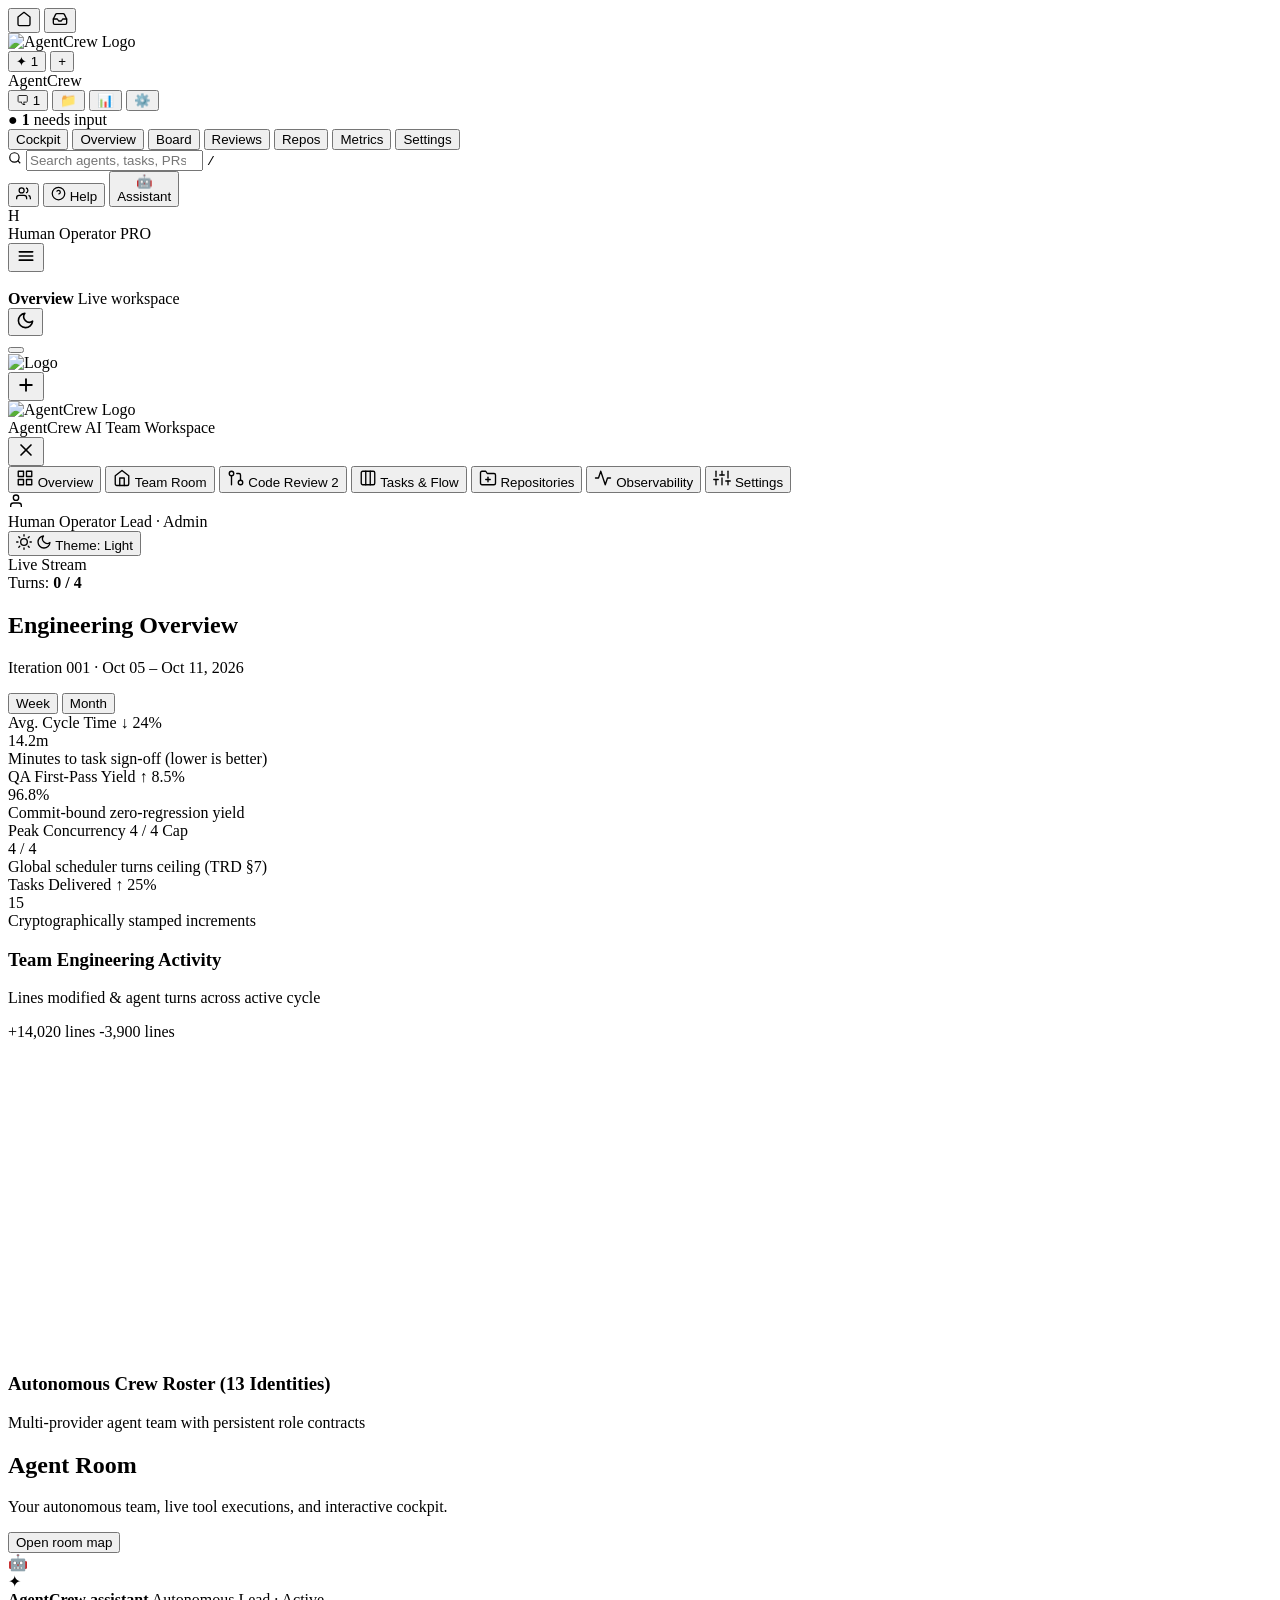
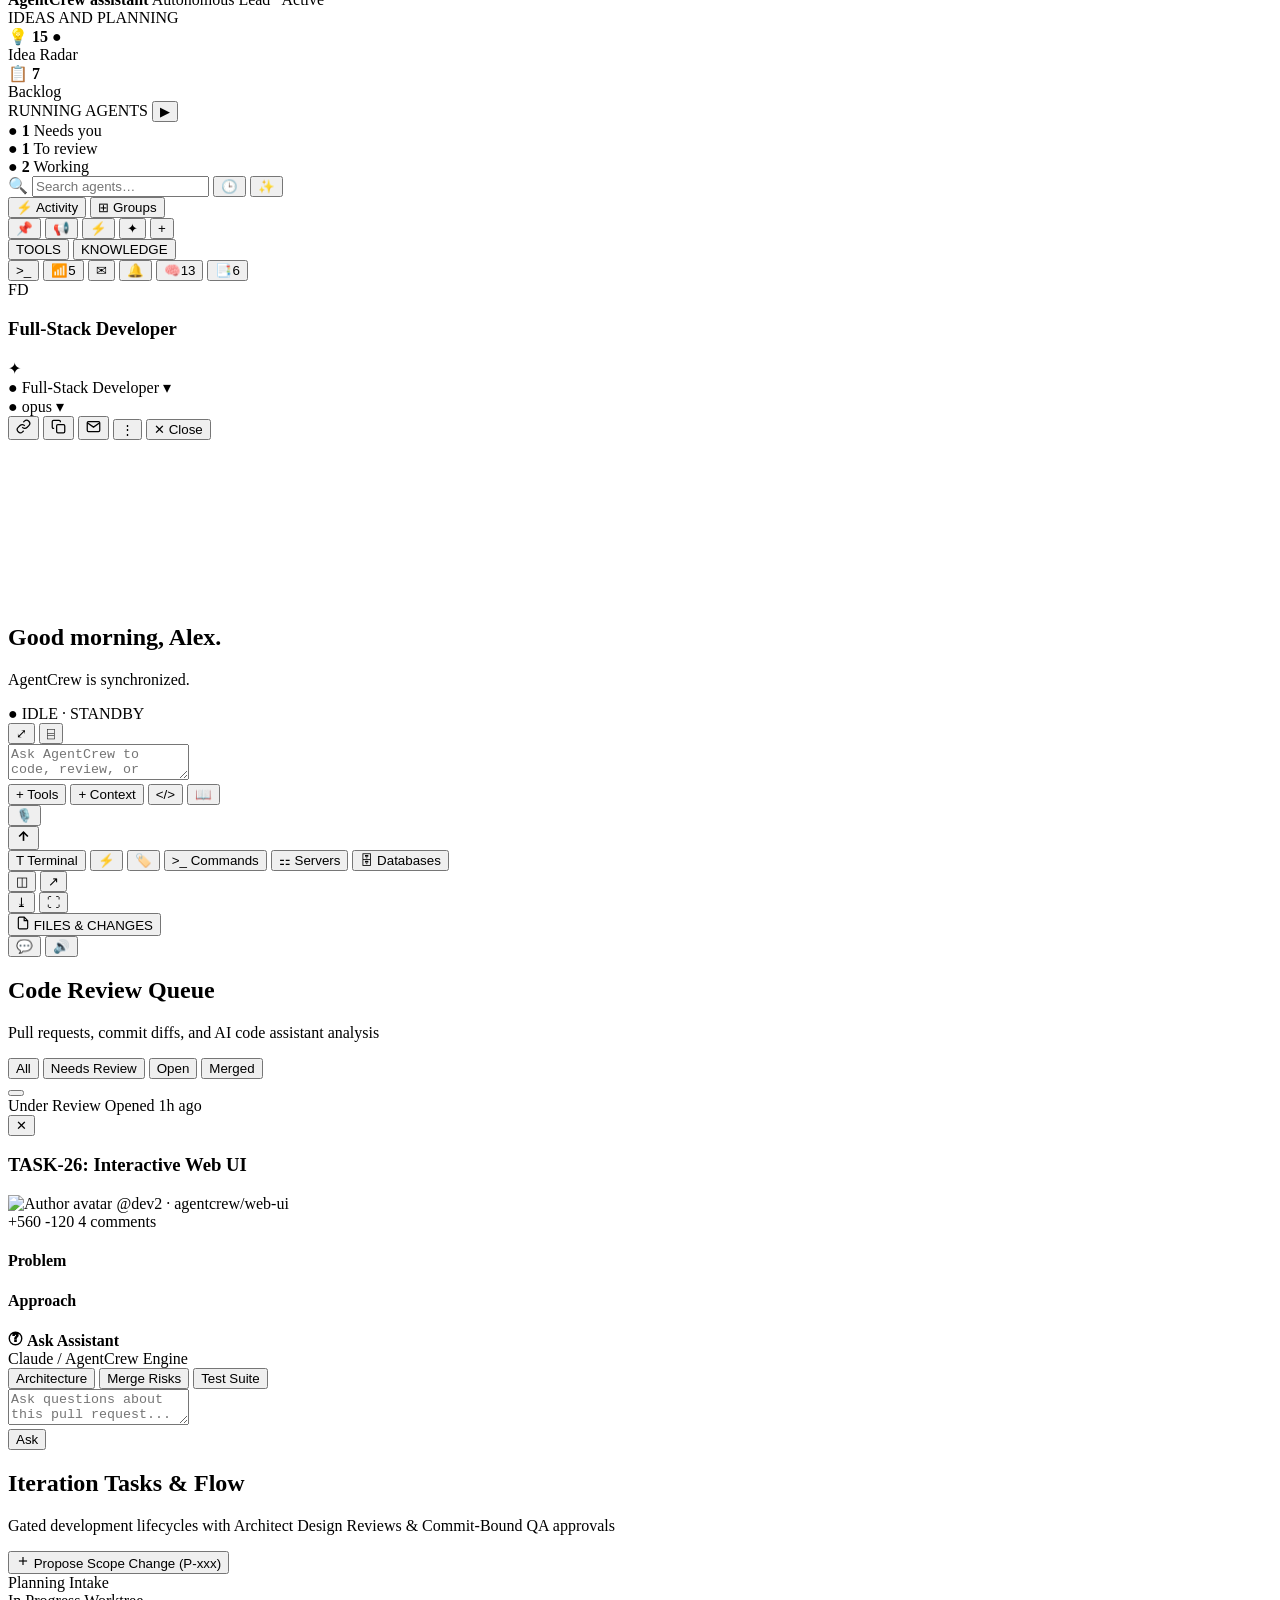
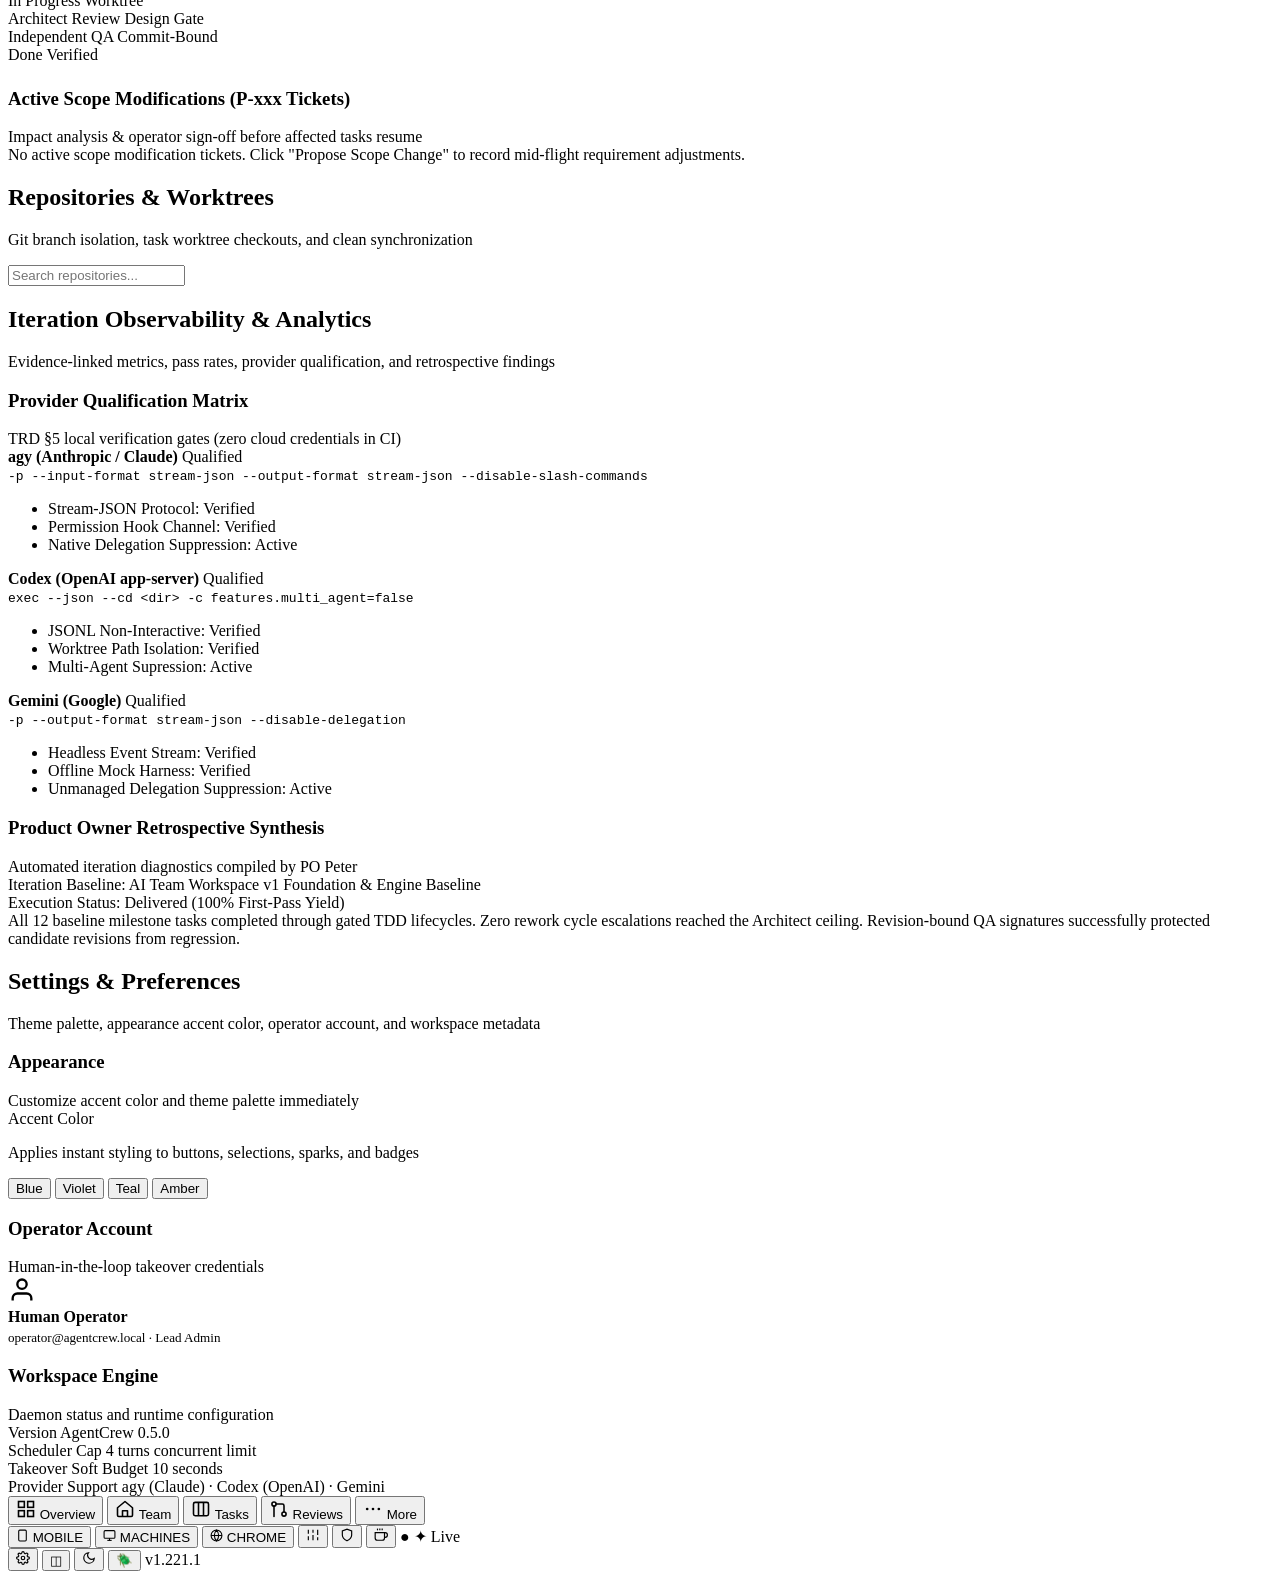
==== src/server/public/index.html @ af9f3b92 "chore(ui): preserve LIX cockpit baseline and add joint functionality plan" ====
<!DOCTYPE html>
<html lang="en" data-theme="light" data-accent="blue">
<head>
  <meta charset="UTF-8">
  <meta name="viewport" content="width=device-width, initial-scale=1.0, viewport-fit=cover">
  <title>AgentCrew — AI Team Workspace</title>
  <link rel="icon" type="image/jpeg" href="/logo.jpeg">
  <link rel="stylesheet" href="/style.css">
  <link rel="stylesheet" href="/vendor/xterm.css">
  <script src="/ai-orb.js" defer></script>
</head>
<body>
  <!-- Dismissible Security Toast Notification -->
  <div id="remote-http-warning" class="remote-http-warning toast-notification" role="alert" hidden>
    <div class="toast-content">
      <span class="toast-icon" aria-hidden="true">⚠️</span>
      <div class="toast-message">
        <strong class="toast-title">Security Notice:</strong> Remote HTTP is unauthenticated. Anyone who can reach this port can control agent CLIs and run shell commands.
      </div>
    </div>
    <button type="button" class="toast-close-btn" id="btn-dismiss-remote-warning" aria-label="Dismiss security notification" title="Dismiss notification">✕</button>
  </div>

  <!-- AgentsRoom Top Navigation Bar -->
  <header class="agentsroom-topbar" id="agentsroom-topbar" aria-label="Global header">
    <div class="topbar-left">
      <button class="topbar-btn" id="topbar-home-btn" title="Overview (Home)" type="button">
        <svg width="16" height="16" viewBox="0 0 24 24" fill="none" stroke="currentColor" stroke-width="2" stroke-linecap="round" stroke-linejoin="round"><path d="M3 9l9-7 9 7v11a2 2 0 0 1-2 2H5a2 2 0 0 1-2-2z"></path></svg>
      </button>
      <button class="topbar-btn" id="topbar-inbox-btn" title="Kanban & Intake" type="button">
        <svg width="16" height="16" viewBox="0 0 24 24" fill="none" stroke="currentColor" stroke-width="2" stroke-linecap="round" stroke-linejoin="round"><polyline points="22 12 16 12 14 15 10 15 8 12 2 12"></polyline><path d="M5.45 5.11L2 12v6a2 2 0 0 0 2 2h16a2 2 0 0 0 2-2v-6l-3.45-6.89A2 2 0 0 0 16.76 4H7.24a2 2 0 0 0-1.79 1.11z"></path></svg>
      </button>
      <div class="topbar-brand-chip" title="AgentCrew Workspace">
        <img src="/logo.jpeg" alt="AgentCrew Logo" class="topbar-logo-img">
      </div>
      <button class="topbar-sparkle-pill" id="topbar-sparkle-pill" type="button" title="Active Turns">
        <span class="sparkle-star">✦</span>
        <span class="sparkle-num" id="topbar-turns-count">1</span>
      </button>
      <button class="topbar-btn dashed-add" id="topbar-add-btn" title="Add / Switch Project" type="button">+</button>

      <div class="topbar-project-pill" id="topbar-project-pill">
        <span class="project-pill-name" id="topbar-project-name">AgentCrew</span>
        <div class="project-pill-meta">
          <button class="pill-meta-btn" id="btn-topbar-team" title="Team Room" type="button">🗨 <span id="topbar-chat-count">1</span></button>
          <button class="pill-meta-btn" id="btn-topbar-repos" title="Repositories" type="button">📁</button>
          <button class="pill-meta-btn" id="btn-topbar-stats" title="Observability" type="button">📊</button>
          <button class="pill-meta-btn" id="btn-topbar-settings" title="Settings" type="button">⚙️</button>
        </div>
      </div>

      <div class="topbar-needs-input-badge" id="topbar-needs-input-badge" title="Filter to agents requiring operator input">
        <span class="status-dot-red">●</span>
        <span class="needs-input-text"><strong id="needs-input-count">1</strong> needs input</span>
      </div>
    </div>

    <!-- Universal View Switcher Tabs (Option A + LIX style) -->
    <nav class="topbar-view-tabs" id="topbar-view-nav" aria-label="Application views">
      <button type="button" class="topbar-view-tab active" data-view="view-team-room" id="tab-nav-cockpit">Cockpit</button>
      <button type="button" class="topbar-view-tab" data-view="view-overview" id="tab-nav-overview">Overview</button>
      <button type="button" class="topbar-view-tab" data-view="view-kanban" id="tab-nav-board">Board</button>
      <button type="button" class="topbar-view-tab" data-view="view-reviews" id="tab-nav-reviews">Reviews</button>
      <button type="button" class="topbar-view-tab" data-view="view-repositories" id="tab-nav-repos">Repos</button>
      <button type="button" class="topbar-view-tab" data-view="view-observability" id="tab-nav-metrics">Metrics</button>
      <button type="button" class="topbar-view-tab" data-view="view-settings" id="tab-nav-settings">Settings</button>
    </nav>

    <div class="topbar-right">
      <div class="topbar-search-box">
        <svg width="14" height="14" viewBox="0 0 24 24" fill="none" stroke="currentColor" stroke-width="2"><circle cx="11" cy="11" r="8"></circle><line x1="21" y1="21" x2="16.65" y2="16.65"></line></svg>
        <input type="search" placeholder="Search agents, tasks, PRs…" id="topbar-search-input" autocomplete="off">
        <kbd>/</kbd>
      </div>
      <button class="topbar-icon-btn" id="topbar-team-btn" title="Toggle Team Sidebar" type="button"><svg width="15" height="15" viewBox="0 0 24 24" fill="none" stroke="currentColor" stroke-width="2"><path d="M17 21v-2a4 4 0 0 0-4-4H5a4 4 0 0 0-4 4v2"></path><circle cx="9" cy="7" r="4"></circle><path d="M23 21v-2a4 4 0 0 0-3-3.87"></path><path d="M16 3.13a4 4 0 0 1 0 7.75"></path></svg></button>
      <button class="topbar-icon-btn topbar-help-btn" id="topbar-help-btn" title="Help & Docs" type="button"><svg width="15" height="15" viewBox="0 0 24 24" fill="none" stroke="currentColor" stroke-width="2"><circle cx="12" cy="12" r="10"></circle><path d="M9.09 9a3 3 0 0 1 5.83 1c0 2-3 3-3 3"></path><line x1="12" y1="17" x2="12.01" y2="17"></line></svg> <span>Help</span></button>
      <button class="topbar-assistant-btn" id="topbar-assistant-btn" type="button" title="Operator AI Assistant">
        <div class="assistant-avatar-sm">🤖</div>
        <span>Assistant</span>
      </button>
      <div class="topbar-user-profile">
        <div class="topbar-user-avatar">H</div>
        <span class="topbar-user-name">Human Operator</span>
        <span class="pro-badge">PRO</span>
      </div>
    </div>
  </header>

  <div class="app-shell">
    <header class="mobile-app-bar" aria-label="Mobile application header">
      <button class="mobile-icon-btn" id="mobile-menu-btn" type="button" aria-label="Open navigation" aria-controls="app-sidebar" aria-expanded="false">
        <svg width="20" height="20" viewBox="0 0 24 24" fill="none" stroke="currentColor" stroke-width="2" stroke-linecap="round"><line x1="4" y1="7" x2="20" y2="7"></line><line x1="4" y1="12" x2="20" y2="12"></line><line x1="4" y1="17" x2="20" y2="17"></line></svg>
      </button>
      <div class="mobile-app-identity">
        <img src="/logo.jpeg" alt="" class="mobile-brand-logo">
        <div>
          <strong id="mobile-view-title">Overview</strong>
          <span><i class="mobile-live-dot" aria-hidden="true"></i>Live workspace</span>
        </div>
      </div>
      <button class="mobile-icon-btn" id="mobile-theme-btn" type="button" aria-label="Toggle color theme">
        <svg width="19" height="19" viewBox="0 0 24 24" fill="none" stroke="currentColor" stroke-width="2" stroke-linecap="round" stroke-linejoin="round"><path d="M21 12.79A9 9 0 1 1 11.21 3 7 7 0 0 0 21 12.79z"></path></svg>
      </button>
    </header>

    <button class="sidebar-backdrop" id="sidebar-backdrop" type="button" aria-label="Close navigation" tabindex="-1"></button>

    <!-- Leftmost Multi-Project Dock (TASK-38) -->
    <aside class="project-dock" id="project-dock" aria-label="Projects Dock">
      <div class="project-dock-brand" title="AgentCrew Workspace">
        <img src="/logo.jpeg" alt="Logo" class="project-dock-logo">
      </div>
      <div class="project-dock-divider"></div>
      <div class="project-dock-zones" id="project-dock-zones">
        <!-- Rendered dynamically by app.js: Work, Personal, Side Projects -->
      </div>
      <div class="project-dock-bottom">
        <button class="project-dock-add-btn" id="btn-open-project-wizard" type="button" title="Connect / Create Project" aria-label="Add Project">
          <svg width="20" height="20" viewBox="0 0 24 24" fill="none" stroke="currentColor" stroke-width="2.2" stroke-linecap="round"><line x1="12" y1="5" x2="12" y2="19"></line><line x1="5" y1="12" x2="19" y2="12"></line></svg>
        </button>
      </div>
    </aside>

    <!-- Left Sidebar Navbar -->
    <aside class="app-sidebar" id="app-sidebar">
      <div class="sidebar-top">
        <div class="brand">
          <div class="brand-icon">
            <img src="/logo.jpeg" alt="AgentCrew Logo" class="brand-logo-img">
          </div>
          <div class="brand-text">
            <span class="brand-title" id="brand-title">AgentCrew</span>
            <span class="brand-sub">AI Team Workspace</span>
          </div>
          <button class="mobile-sidebar-close" id="mobile-sidebar-close" type="button" aria-label="Close navigation">
            <svg width="20" height="20" viewBox="0 0 24 24" fill="none" stroke="currentColor" stroke-width="2" stroke-linecap="round"><line x1="6" y1="6" x2="18" y2="18"></line><line x1="18" y1="6" x2="6" y2="18"></line></svg>
          </button>
        </div>

        <!-- Vertical Navigation Menu -->
        <nav class="sidebar-nav" aria-label="Main Navigation">
          <button class="nav-tab active" data-view="view-overview" id="nav-overview">
            <svg width="18" height="18" viewBox="0 0 24 24" fill="none" stroke="currentColor" stroke-width="1.8" stroke-linecap="round" stroke-linejoin="round">
              <rect x="3" y="3" width="7" height="7"></rect>
              <rect x="14" y="3" width="7" height="7"></rect>
              <rect x="14" y="14" width="7" height="7"></rect>
              <rect x="3" y="14" width="7" height="7"></rect>
            </svg>
            <span class="nav-label">Overview</span>
          </button>

          <button class="nav-tab" data-view="view-team-room" id="nav-team-room">
            <svg width="18" height="18" viewBox="0 0 24 24" fill="none" stroke="currentColor" stroke-width="1.8" stroke-linecap="round" stroke-linejoin="round">
              <path d="M3 9l9-7 9 7v11a2 2 0 0 1-2 2H5a2 2 0 0 1-2-2z"></path>
              <polyline points="9 22 9 12 15 12 15 22"></polyline>
            </svg>
            <span class="nav-label">Team Room</span>
          </button>

          <button class="nav-tab" data-view="view-reviews" id="nav-reviews">
            <svg width="18" height="18" viewBox="0 0 24 24" fill="none" stroke="currentColor" stroke-width="1.8" stroke-linecap="round" stroke-linejoin="round">
              <circle cx="18" cy="18" r="3"></circle>
              <circle cx="6" cy="6" r="3"></circle>
              <path d="M13 6h3a2 2 0 0 1 2 2v7"></path>
              <line x1="6" y1="9" x2="6" y2="21"></line>
            </svg>
            <span class="nav-label">Code Review</span>
            <span class="nav-counter" id="pr-pending-badge">2</span>
          </button>

          <button class="nav-tab" data-view="view-kanban" id="nav-kanban">
            <svg width="18" height="18" viewBox="0 0 24 24" fill="none" stroke="currentColor" stroke-width="1.8" stroke-linecap="round" stroke-linejoin="round">
              <rect x="3" y="3" width="18" height="18" rx="2" ry="2"></rect>
              <line x1="9" y1="3" x2="9" y2="21"></line>
              <line x1="15" y1="3" x2="15" y2="21"></line>
            </svg>
            <span class="nav-label">Tasks & Flow</span>
          </button>

          <button class="nav-tab" data-view="view-repositories" id="nav-repositories">
            <svg width="18" height="18" viewBox="0 0 24 24" fill="none" stroke="currentColor" stroke-width="1.8" stroke-linecap="round" stroke-linejoin="round">
              <path d="M22 19a2 2 0 0 1-2 2H4a2 2 0 0 1-2-2V5a2 2 0 0 1 2-2h5l2 3h9a2 2 0 0 1 2 2z"></path>
              <line x1="12" y1="11" x2="12" y2="17"></line>
              <line x1="9" y1="14" x2="15" y2="14"></line>
            </svg>
            <span class="nav-label">Repositories</span>
          </button>

          <button class="nav-tab" data-view="view-observability" id="nav-observability">
            <svg width="18" height="18" viewBox="0 0 24 24" fill="none" stroke="currentColor" stroke-width="1.8" stroke-linecap="round" stroke-linejoin="round">
              <path d="M22 12h-4l-3 9L9 3l-3 9H2"></path>
            </svg>
            <span class="nav-label">Observability</span>
          </button>

          <button class="nav-tab" data-view="view-settings" id="nav-settings">
            <svg width="18" height="18" viewBox="0 0 24 24" fill="none" stroke="currentColor" stroke-width="1.8" stroke-linecap="round" stroke-linejoin="round">
              <line x1="4" y1="21" x2="4" y2="14"></line>
              <line x1="4" y1="10" x2="4" y2="3"></line>
              <line x1="12" y1="21" x2="12" y2="12"></line>
              <line x1="12" y1="8" x2="12" y2="3"></line>
              <line x1="20" y1="21" x2="20" y2="16"></line>
              <line x1="20" y1="12" x2="20" y2="3"></line>
              <line x1="1" y1="14" x2="7" y2="14"></line>
              <line x1="9" y1="8" x2="15" y2="8"></line>
              <line x1="17" y1="16" x2="23" y2="16"></line>
            </svg>
            <span class="nav-label">Settings</span>
          </button>
        </nav>
      </div>

      <!-- Sidebar Footer (User, Theme, Stream) -->
      <div class="sidebar-footer">
        <!-- Signed-in User Badge -->
        <div class="user-profile-badge">
          <div class="user-avatar-circle">
            <svg width="16" height="16" viewBox="0 0 24 24" fill="none" stroke="currentColor" stroke-width="2"><path d="M20 21v-2a4 4 0 0 0-4-4H8a4 4 0 0 0-4 4v2"></path><circle cx="12" cy="7" r="4"></circle></svg>
          </div>
          <div class="user-meta">
            <span class="user-name">Human Operator</span>
            <span class="user-role">Lead · Admin</span>
          </div>
        </div>

        <!-- Theme Switcher (Light Default / Dark) -->
        <button id="theme-toggle-btn" class="theme-toggle-btn" title="Toggle Light / Dark Theme">
          <span class="theme-icon sun">
            <svg width="16" height="16" viewBox="0 0 24 24" fill="none" stroke="currentColor" stroke-width="2" stroke-linecap="round" stroke-linejoin="round">
              <circle cx="12" cy="12" r="5"></circle>
              <line x1="12" y1="1" x2="12" y2="3"></line>
              <line x1="12" y1="21" x2="12" y2="23"></line>
              <line x1="4.22" y1="4.22" x2="5.64" y2="5.64"></line>
              <line x1="18.36" y1="18.36" x2="19.78" y2="19.78"></line>
              <line x1="1" y1="12" x2="3" y2="12"></line>
              <line x1="21" y1="12" x2="23" y2="12"></line>
              <line x1="4.22" y1="19.78" x2="5.64" y2="18.36"></line>
              <line x1="18.36" y1="5.64" x2="19.78" y2="4.22"></line>
            </svg>
          </span>
          <span class="theme-icon moon">
            <svg width="16" height="16" viewBox="0 0 24 24" fill="none" stroke="currentColor" stroke-width="2" stroke-linecap="round" stroke-linejoin="round">
              <path d="M21 12.79A9 9 0 1 1 11.21 3 7 7 0 0 0 21 12.79z"></path>
            </svg>
          </span>
          <span class="theme-label" id="theme-label-text">Theme: Light</span>
        </button>

        <div class="sidebar-meta">
          <div id="connection-status" class="status-indicator connected" title="Event Stream Connected">
            <span class="dot"></span>
            <span class="label">Live Stream</span>
          </div>
          <div class="concurrency-badge">
            <span class="badge-label">Turns:</span>
            <strong id="concurrency-display">0 / 4</strong>
          </div>
        </div>
      </div>
    </aside>

    <!-- Main Viewport Area -->
    <main class="dashboard-container">
      
      <!-- VIEW 0: Overview (Analytics Dashboard Style) -->
      <section id="view-overview" class="fullscreen-view active">
        <div class="view-header">
          <div class="header-titles">
            <h2>Engineering Overview</h2>
            <p class="subtitle" id="overview-caption">Iteration 001 · Oct 05 – Oct 11, 2026</p>
          </div>
          <div class="view-controls">
            <!-- Range Switcher -->
            <div class="range-switcher" role="tablist">
              <button class="btn btn-sm btn-range active" data-range="week">Week</button>
              <button class="btn btn-sm btn-range" data-range="month">Month</button>
            </div>
          </div>
        </div>

        <!-- 4 KPI Cards with Sparklines and Rolling Delts -->
        <div class="kpi-grid" id="overview-kpis">
          <div class="kpi-card card">
            <div class="kpi-top">
              <span class="kpi-label">Avg. Cycle Time</span>
              <span class="delta-pill delta-good">↓ 24%</span>
            </div>
            <div class="kpi-middle">
              <span class="kpi-value rolling-val" id="kpi-val-cycle">14.2m</span>
              <div class="kpi-sparkline" id="spark-cycle"></div>
            </div>
            <span class="kpi-desc">Minutes to task sign-off (lower is better)</span>
          </div>

          <div class="kpi-card card">
            <div class="kpi-top">
              <span class="kpi-label">QA First-Pass Yield</span>
              <span class="delta-pill delta-good">↑ 8.5%</span>
            </div>
            <div class="kpi-middle">
              <span class="kpi-value rolling-val" id="kpi-val-pass">96.8%</span>
              <div class="kpi-sparkline" id="spark-pass"></div>
            </div>
            <span class="kpi-desc">Commit-bound zero-regression yield</span>
          </div>

          <div class="kpi-card card">
            <div class="kpi-top">
              <span class="kpi-label">Peak Concurrency</span>
              <span class="delta-pill delta-neutral">4 / 4 Cap</span>
            </div>
            <div class="kpi-middle">
              <span class="kpi-value rolling-val" id="kpi-val-conc">4 / 4</span>
              <div class="kpi-sparkline" id="spark-conc"></div>
            </div>
            <span class="kpi-desc">Global scheduler turns ceiling (TRD §7)</span>
          </div>

          <div class="kpi-card card">
            <div class="kpi-top">
              <span class="kpi-label">Tasks Delivered</span>
              <span class="delta-pill delta-good">↑ 25%</span>
            </div>
            <div class="kpi-middle">
              <span class="kpi-value rolling-val" id="kpi-val-tasks">15</span>
              <div class="kpi-sparkline" id="spark-tasks"></div>
            </div>
            <span class="kpi-desc">Cryptographically stamped increments</span>
          </div>
        </div>

        <!-- Activity & Commit Chart -->
        <div class="card activity-chart-card">
          <div class="card-header chart-header-row">
            <div>
              <h3>Team Engineering Activity</h3>
              <p class="subtitle">Lines modified & agent turns across active cycle</p>
            </div>
            <div class="lines-summary">
              <span class="line-pill additions">+14,020 lines</span>
              <span class="line-pill deletions">-3,900 lines</span>
            </div>
          </div>
          <div class="card-body">
            <div class="chart-canvas-container" id="activity-chart-wrapper">
              <svg id="activity-chart-svg" class="activity-svg" viewBox="0 0 900 220" preserveAspectRatio="none">
                <!-- Grid lines -->
                <line x1="50" y1="20" x2="880" y2="20" class="chart-grid-line"></line>
                <line x1="50" y1="65" x2="880" y2="65" class="chart-grid-line"></line>
                <line x1="50" y1="110" x2="880" y2="110" class="chart-grid-line"></line>
                <line x1="50" y1="155" x2="880" y2="155" class="chart-grid-line"></line>
                <line x1="50" y1="200" x2="880" y2="200" class="chart-grid-baseline"></line>
                <!-- SVG Curves & series rendered by app.js -->
                <g id="chart-series-paths"></g>
              </svg>
            </div>
            <!-- Contributor Series Legend -->
            <div class="contributor-legend" id="contributor-legend-pills"></div>
          </div>
        </div>

        <!-- Top Contributors (13 Agent Identities) -->
        <div class="card contributors-card">
          <div class="card-header">
            <h3>Autonomous Crew Roster (13 Identities)</h3>
            <span class="subtitle">Multi-provider agent team with persistent role contracts</span>
          </div>
          <div class="card-body">
            <div class="contributors-grid" id="overview-contributors-grid"></div>
          </div>
        </div>
      </section>

      <!-- VIEW 1: Agent Room Cockpit (AgentsRoom Layout) -->
      <section id="view-team-room" class="fullscreen-view">
        <div class="view-header cockpit-subtle-header">
          <div class="header-titles">
            <h2>Agent Room</h2>
            <p class="subtitle">Your autonomous team, live tool executions, and interactive cockpit.</p>
          </div>
          <div class="view-controls">
            <button id="toggle-pixel-view" class="btn btn-sm btn-secondary" type="button" aria-expanded="false" aria-controls="room-map-view">Open room map</button>
          </div>
        </div>

        <div class="team-room-layout agentsroom-layout">
          <!-- Left Sidebar: Agent Roster & Quick Tools -->
          <aside class="agent-roster-panel card" aria-label="Agent roster">
            <!-- Project Assistant Card -->
            <div class="roster-assistant-card" id="roster-assistant-card">
              <div class="assistant-avatar-wrap">
                <div class="assistant-avatar">🤖</div>
                <span class="assistant-star-badge">✦</span>
              </div>
              <div class="assistant-info">
                <strong class="assistant-title" id="project-assistant-title">AgentCrew assistant</strong>
                <span class="assistant-subtitle">Autonomous Lead · Active</span>
              </div>
            </div>

            <!-- Ideas and Planning -->
            <div class="roster-section-label">IDEAS AND PLANNING</div>
            <div class="ideas-planning-row">
              <div class="ideas-card" id="btn-open-ideas" title="Idea Radar">
                <div class="ideas-header">
                  <span class="ideas-icon">💡</span>
                  <strong class="ideas-count" id="idea-radar-count">15</strong>
                  <span class="ideas-dot">●</span>
                </div>
                <span class="ideas-label">Idea Radar</span>
              </div>
              <div class="ideas-card" id="btn-open-backlog" title="View Backlog Tasks">
                <div class="ideas-header">
                  <span class="ideas-icon">📋</span>
                  <strong class="ideas-count" id="backlog-tasks-count">7</strong>
                </div>
                <span class="ideas-label">Backlog</span>
              </div>
            </div>

            <!-- Running Agents Status Bar -->
            <div class="roster-section-label roster-label-row">
              <span>RUNNING AGENTS</span>
              <button class="roster-play-btn" title="Autonomous turn scheduler" type="button">▶</button>
            </div>
            <div class="agent-status-summary running-agents-summary" id="agent-status-summary" aria-label="Agent status counts">
              <div class="status-summary-item needs-you">
                <span class="dot-red">●</span>
                <strong id="count-needs-you">1</strong>
                <span>Needs you</span>
              </div>
              <div class="status-summary-item to-review">
                <span class="dot-green">●</span>
                <strong id="count-to-review">1</strong>
                <span>To review</span>
              </div>
              <div class="status-summary-item working">
                <span class="dot-yellow">●</span>
                <strong id="count-working">2</strong>
                <span>Working</span>
              </div>
            </div>

            <!-- Search Wrap -->
            <div class="roster-search-bar">
              <span class="search-icon">🔍</span>
              <input id="agent-search" type="search" placeholder="Search agents…" autocomplete="off">
              <button class="roster-search-action" id="btn-search-history" title="Search history" type="button">🕒</button>
              <button class="roster-search-action" id="btn-search-ai" title="AI Agent lookup" type="button">✨</button>
            </div>

            <!-- Filter Pills & Quick Icons -->
            <div class="roster-filter-row">
              <div class="agent-roster-filters" role="group" aria-label="Filter agents">
                <button type="button" class="agent-filter active" data-agent-filter="all" aria-pressed="true">
                  <span class="filter-icon">⚡</span> Activity
                </button>
                <button type="button" class="agent-filter" data-agent-filter="groups" aria-pressed="false">
                  <span class="filter-icon">⊞</span> Groups
                </button>
                <button type="button" class="agent-filter" data-agent-filter="needs-you" aria-pressed="false" hidden>Needs you</button>
                <button type="button" class="agent-filter" data-agent-filter="working" aria-pressed="false" hidden>Working</button>
              </div>
              <div class="roster-quick-icons">
                <button class="icon-tiny" title="Pin selected" type="button">📌</button>
                <button class="icon-tiny" title="Broadcast" type="button">📢</button>
                <button class="icon-tiny" title="Turbo turns" type="button">⚡</button>
                <button class="icon-tiny star-btn" title="Starred crew" type="button">✦</button>
                <button class="icon-tiny plus-btn" title="Add specialist" type="button">+</button>
              </div>
            </div>

            <span id="agent-roster-count" class="subtitle" hidden>Loading agents…</span>

            <!-- Categorized Agent List Container (TASK-44) -->
            <div id="team-room-grid" class="agent-roster-list" aria-label="Agents"></div>

            <!-- Bottom Tools & Knowledge Dock inside Sidebar -->
            <div class="roster-bottom-dock">
              <div class="dock-tabs-header">
                <button class="dock-tab-btn active" id="dock-tab-tools" type="button">TOOLS</button>
                <button class="dock-tab-btn" id="dock-tab-knowledge" type="button">KNOWLEDGE</button>
              </div>
              <div class="dock-icons-strip">
                <button class="dock-icon-item" title="Terminal" type="button"><span class="icon">&gt;_</span></button>
                <button class="dock-icon-item" title="Signals" type="button"><span class="icon">📶</span><span class="badge-dot badge-amber">5</span></button>
                <button class="dock-icon-item" title="Mail" type="button"><span class="icon">✉</span></button>
                <button class="dock-icon-item" title="Alerts" type="button"><span class="icon">🔔</span></button>
                <button class="dock-icon-item" title="Knowledge Base" type="button"><span class="icon">🧠</span><span class="badge-dot badge-orange">13</span></button>
                <button class="dock-icon-item" title="Snippets" type="button"><span class="icon">📑</span><span class="badge-dot badge-amber">6</span></button>
              </div>
            </div>
          </aside>

          <!-- Main Center Workspace: Agent Cockpit, Conversation, Tool Cards, Floating Composer -->
          <div class="agent-room-main agentsroom-center-workspace">
            <section class="agent-workspace card agentsroom-workspace-card" aria-labelledby="selected-agent-name">
              <!-- Workspace Top Header -->
              <header class="agent-workspace-header agentsroom-agent-header">
                <div class="agent-profile">
                  <div class="agent-avatar-ring">
                    <span id="selected-agent-avatar" class="agent-profile-avatar" aria-hidden="true">FD</span>
                  </div>
                  <div class="agent-profile-copy">
                    <div class="agent-name-line">
                      <h3 id="selected-agent-name">Full-Stack Developer</h3>
                      <span class="sparkle-badge-orange">✦</span>

                      <!-- Inline Role Pill Dropdown -->
                      <div class="dropdown-pill role-dropdown" id="agent-role-pill" title="Specialist Role">
                        <span class="dot-amber">●</span>
                        <span id="selected-agent-role">Full-Stack Developer</span>
                        <span class="dropdown-arrow">▾</span>
                      </div>

                      <!-- Inline Model Pill Dropdown -->
                      <div class="dropdown-pill model-dropdown" id="agent-model-pill" title="Active Model">
                        <span class="dot-coral">●</span>
                        <span id="selected-agent-model">opus</span>
                        <span class="dropdown-arrow">▾</span>
                      </div>

                      <span id="selected-agent-status" class="agent-state-pill" hidden>Ready</span>
                    </div>

                    <div class="agent-provider-line" hidden>
                      <span id="selected-agent-provider" class="provider-pill">AgentCrew</span>
                      <span id="selected-agent-provider-status" class="subtitle"></span>
                    </div>
                  </div>
                </div>

                <!-- Header Action Buttons -->
                <div class="agent-workspace-actions agentsroom-header-actions">
                  <button class="header-action-btn" title="Session Link" type="button">
                    <svg width="15" height="15" viewBox="0 0 24 24" fill="none" stroke="currentColor" stroke-width="2"><path d="M10 13a5 5 0 0 0 7.54.54l3-3a5 5 0 0 0-7.07-7.07l-1.72 1.71"></path><path d="M14 11a5 5 0 0 0-7.54-.54l-3 3a5 5 0 0 0 7.07 7.07l1.71-1.71"></path></svg>
                  </button>
                  <button class="header-action-btn" title="Copy Output" type="button">
                    <svg width="15" height="15" viewBox="0 0 24 24" fill="none" stroke="currentColor" stroke-width="2"><rect x="9" y="9" width="13" height="13" rx="2" ry="2"></rect><path d="M5 15H4a2 2 0 0 1-2-2V4a2 2 0 0 1 2-2h9a2 2 0 0 1 2 2v1"></path></svg>
                  </button>
                  <button class="header-action-btn" title="Share via Email" type="button">
                    <svg width="15" height="15" viewBox="0 0 24 24" fill="none" stroke="currentColor" stroke-width="2"><path d="M4 4h16c1.1 0 2 .9 2 2v12c0 1.1-.9 2-2 2H4c-1.1 0-2-.9-2-2V6c0-1.1.9-2 2-2z"></path><polyline points="22,6 12,13 2,6"></polyline></svg>
                  </button>
                  <button class="header-action-btn" title="More Options" type="button">⋮</button>
                  <button class="btn-close-cockpit" id="btn-close-cockpit" type="button" title="Close workspace">✕ Close</button>

                  <!-- Hidden elements to preserve test & takeover contracts -->
                  <span id="takeover-state-badge" class="badge" hidden>Auto</span>
                  <button id="btn-takeover" class="btn btn-sm btn-primary" type="button" hidden>Take over</button>
                  <button id="btn-release" class="btn btn-sm btn-secondary" type="button" disabled hidden>Release</button>
                </div>
              </header>

              <!-- Optional Backup CLI Settings (collapsed/hidden by default) -->
              <div class="provider-backup-setting" id="provider-backup-setting-box" hidden>
                <label for="agent-backup-provider">Backup CLI</label>
                <select id="agent-backup-provider" aria-label="Optional backup provider">
                  <option value="">None (strict)</option>
                  <option value="agy">agy</option>
                  <option value="codex">Codex</option>
                </select>
                <input id="agent-backup-model" type="text" placeholder="Backup model (optional)" aria-label="Backup model">
                <button id="save-agent-backup" class="btn btn-sm btn-secondary" type="button">Save</button>
                <span id="agent-backup-feedback" role="status"></span>
              </div>

              <div class="agent-workspace-context" hidden>
                <span class="eyebrow">Current assignment</span>
                <p id="selected-agent-task" class="agent-task-title">No active task assigned</p>
                <span id="selected-agent-id" class="agent-id-label"></span>
                <p id="selected-agent-guidance" class="agent-context-copy">Take over to open this agent’s CLI. Shell commands use a separate channel.</p>
              </div>

              <!-- Main Slack-Like / Tool Stream Conversational Panel -->
              <div id="panel-chat-view" class="agent-tab-panel active">
                <!-- Interactive Holographic AI Orb Hero Stage (LIX Aesthetic) -->
                <div class="cockpit-orb-hero" id="cockpit-orb-hero">
                  <div class="orb-canvas-wrapper" id="orb-canvas-wrapper" title="Click or drag to interact with the holographic AI intelligence orb">
                    <canvas id="ai-orb-canvas" width="160" height="160" class="ai-orb-canvas"></canvas>
                  </div>
                  <div class="orb-hero-headings">
                    <h2 class="orb-hero-title" id="orb-hero-title">Good morning, Alex.</h2>
                    <p class="orb-hero-subtitle" id="orb-hero-subtitle">AgentCrew is synchronized.</p>
                    <div class="orb-hero-badge" id="orb-hero-badge">
                      <span class="dot-emerald">●</span>
                      <span id="orb-status-text">IDLE · STANDBY</span>
                    </div>
                  </div>
                </div>

                <div class="room-chat-feed agentsroom-feed" id="team-room-chat-feed" aria-label="Slack-like team chat feed">
                  <!-- Stream populated by app.js with messages, tool cards, and metrics -->
                </div>

                <!-- Floating Rich Prompt Box (LIX Console Style) -->
                <div class="agentsroom-composer" id="agentsroom-composer">
                  <div class="composer-header-tools">
                    <button class="composer-mini-tool" title="Expand Composer" type="button">⤢</button>
                    <button class="composer-mini-tool" title="Code Editor" type="button">⌸</button>
                  </div>
                  <textarea id="team-chat-input" class="composer-textarea" placeholder="Ask AgentCrew to code, review, or orchestrate... (Enter to send, Shift+Enter for new line)" rows="2" aria-label="Agent prompt input"></textarea>
                  <div class="composer-toolbar">
                    <div class="composer-tools-left">
                      <button type="button" class="tool-chip" title="Tools">+ Tools</button>
                      <button type="button" class="tool-chip" title="Context Selection">+ Context</button>
                      <button type="button" class="tool-chip" title="Insert Code">&lt;/&gt;</button>
                      <button type="button" class="tool-chip" title="Docs & Knowledge">📖</button>
                    </div>
                    <div class="composer-tools-right">
                      <div class="voice-controls-pill">
                        <button type="button" class="voice-btn mic-btn" title="Voice Input"><span class="icon">🎙️</span></button>
                      </div>
                      <button type="button" class="composer-send-btn" id="btn-send-chat" title="Send (Enter)" aria-label="Send message">
                        <svg width="15" height="15" viewBox="0 0 24 24" fill="none" stroke="currentColor" stroke-width="2.6"><line x1="12" y1="19" x2="12" y2="5"></line><polyline points="5 12 12 5 19 12"></polyline></svg>
                      </button>
                    </div>
                  </div>
                </div>
              </div>

              <!-- Live Embedded Terminal Panel (Toggleable via bottom utility bar) -->
              <div id="panel-terminal-view" class="agent-tab-panel" hidden>
                <div class="agent-console-heading">
                  <div class="agent-session-tabs" role="tablist" aria-label="Room view mode">
                    <button type="button" class="session-tab-btn active" id="tab-btn-terminal" role="tab" aria-selected="true" aria-controls="panel-terminal-view">
                      <svg width="15" height="15" viewBox="0 0 24 24" fill="none" stroke="currentColor" stroke-width="2"><polyline points="4 17 10 11 4 5"></polyline><line x1="12" y1="19" x2="20" y2="19"></line></svg>
                      <span>Terminal</span>
                    </button>
                    <button type="button" class="session-tab-btn" id="tab-btn-chat" role="tab" aria-selected="false" aria-controls="panel-chat-view">
                      <svg width="15" height="15" viewBox="0 0 24 24" fill="none" stroke="currentColor" stroke-width="2"><path d="M21 15a2 2 0 0 1-2 2H7l-4 4V5a2 2 0 0 1 2-2h14a2 2 0 0 1 2 2z"></path></svg>
                      <span>Feed</span>
                    </button>
                  </div>
                  <div class="console-actions">
                    <button id="btn-popout-terminal-top" class="btn-popout" type="button" title="Pop out terminal into new window" aria-label="Pop out terminal into new window">
                      <span>Pop Out ↗</span>
                    </button>
                    <span class="console-presence"><i></i> <span id="agent-session-state">Ready</span></span>
                  </div>
                </div>

                <p id="agent-terminal-alert" class="agent-terminal-alert" role="alert" hidden></p>
                <div id="takeover-terminal" class="terminal-log agent-session-output" aria-label="Agent session output">
                  <div id="takeover-terminal-log" aria-live="polite"><div class="term-line system">[System] Select an agent to inspect its session.</div></div>
                  <div id="takeover-terminal-emulator" hidden aria-label="Interactive agent CLI terminal"></div>
                </div>
                <div id="terminal-mobile-keys" class="terminal-mobile-keys" hidden aria-label="Terminal keys">
                  <button type="button" data-terminal-key="escape">Esc</button>
                  <button type="button" data-terminal-key="tab">Tab</button>
                  <button type="button" data-terminal-key="control" aria-pressed="false">Ctrl</button>
                  <button type="button" data-terminal-key="left" aria-label="Left arrow">←</button>
                  <button type="button" data-terminal-key="down" aria-label="Down arrow">↓</button>
                  <button type="button" data-terminal-key="up" aria-label="Up arrow">↑</button>
                  <button type="button" data-terminal-key="right" aria-label="Right arrow">→</button>
                </div>
                <div class="takeover-mode" role="group" aria-label="Input mode">
                  <span>Control</span>
                  <button type="button" class="takeover-mode-button active" data-input-mode="agent_tui" aria-pressed="true">Agent CLI</button>
                  <button type="button" class="takeover-mode-button" data-input-mode="shell" aria-pressed="false">Shell</button>
                  <span class="takeover-mode-hint">Type directly in the CLI above.</span>
                </div>
                <div class="takeover-input-bar agent-composer" id="takeover-shell-composer" hidden>
                  <input type="text" id="takeover-command-input" placeholder="Shell command…" aria-label="Shell command" disabled>
                  <button id="btn-send-command" class="btn btn-sm btn-primary" type="button" disabled>Send</button>
                </div>
              </div>

              <!-- Bottom Utility Bar (matching AgentsRoom screenshot) -->
              <div class="cockpit-utility-bar">
                <div class="utility-pills-left">
                  <button type="button" class="utility-pill" id="btn-utility-terminal" title="Toggle Live Terminal">
                    <span class="util-badge-t">T</span> Terminal
                  </button>
                  <button type="button" class="utility-icon-pill" title="Fast Execution">⚡</button>
                  <button type="button" class="utility-icon-pill" title="Tags">🏷️</button>
                  <button type="button" class="utility-pill pill-amber" id="btn-utility-commands">
                    <span class="icon">&gt;_</span> Commands
                  </button>
                  <button type="button" class="utility-pill pill-cyan" id="btn-utility-servers">
                    <span class="icon">⚏</span> Servers
                  </button>
                  <button type="button" class="utility-pill pill-purple" id="btn-utility-databases">
                    <span class="icon">🗄</span> Databases
                  </button>
                </div>
                <div class="utility-actions-right">
                  <button type="button" class="util-btn" title="Split Screen">◫</button>
                  <button type="button" class="util-btn" id="btn-popout-terminal" title="Pop Out Terminal Window">↗</button>
                </div>
              </div>
            </section>

            <!-- Isometric 2.5D Room View (Toggleable) -->
            <div class="canvas-stage room-map-view" id="room-map-view" hidden>
              <div id="pixel-room-wrapper" class="pixel-canvas-wrapper">
                <canvas id="pixel-room-canvas" width="960" height="520" aria-label="Isometric agent room map"></canvas>
              </div>
            </div>
          </div>

          <!-- Right Vertical Rail: FILES & CHANGES Dock (matching AgentsRoom screenshot) -->
          <aside class="dock-rail-right" id="dock-rail-right" aria-label="Files and Changes rail">
            <div class="rail-top-tools">
              <button class="rail-btn" title="Collapse Rail" type="button">⤓</button>
              <button class="rail-btn" title="Fullscreen" type="button">⛶</button>
            </div>
            <button class="rail-vertical-tab" id="btn-toggle-files-changes" type="button" title="Open Files & Changes Drawer">
              <svg width="14" height="14" viewBox="0 0 24 24" fill="none" stroke="currentColor" stroke-width="2"><path d="M14 2H6a2 2 0 0 0-2 2v16a2 2 0 0 0 2 2h12a2 2 0 0 0 2-2V8z"></path><polyline points="14 2 14 8 20 8"></polyline></svg>
              <span>FILES &amp; CHANGES</span>
            </button>
            <div class="rail-floating-actions">
              <button class="rail-fab-btn" id="btn-rail-chat" title="Channel Discussions" type="button">💬</button>
              <button class="rail-fab-btn" id="btn-rail-audio" title="Audio Stream" type="button">🔊</button>
            </div>
          </aside>
        </div>
      </section>

      <!-- VIEW 2: Code Review Queue & Docked Details Panel -->
      <section id="view-reviews" class="fullscreen-view">
        <div class="view-header">
          <div class="header-titles">
            <h2>Code Review Queue</h2>
            <p class="subtitle">Pull requests, commit diffs, and AI code assistant analysis</p>
          </div>
          <div class="view-controls">
            <!-- Status Filter Pills -->
            <div class="filter-pills" id="pr-filter-pills">
              <button class="pill-btn active" data-filter="all">All</button>
              <button class="pill-btn" data-filter="review">Needs Review</button>
              <button class="pill-btn" data-filter="open">Open</button>
              <button class="pill-btn" data-filter="merged">Merged</button>
            </div>
          </div>
        </div>

        <div class="review-split-layout" id="review-layout-container">
          <!-- Left PR Queue List -->
          <div class="pr-list-container" id="pr-list-wrapper">
            <div class="pr-list" id="pr-items-list">
              <!-- Rendered by app.js from data -->
            </div>
          </div>

          <button class="pr-panel-backdrop" id="pr-panel-backdrop" type="button" aria-label="Close pull request details"></button>

          <!-- Docked Details Panel (≥1180px docked, <1180px slide-over overlay) -->
          <aside class="pr-details-dock card" id="pr-details-panel" aria-label="Pull request details" aria-hidden="false">
            <div class="dock-header">
              <div class="dock-header-meta">
                <span class="badge" id="pr-panel-status">Under Review</span>
                <span class="pr-meta-time" id="pr-panel-opened">Opened 1h ago</span>
              </div>
              <button class="close-dock-btn" id="close-pr-panel-btn" title="Close Panel (Esc)">✕</button>
            </div>

            <div class="dock-content-scroller">
              <div class="dock-title-block">
                <h3 id="pr-panel-title">TASK-26: Interactive Web UI</h3>
                <div class="dock-author-row">
                  <img src="" id="pr-panel-author-avatar" class="author-avatar" alt="Author avatar">
                  <span class="author-handle" id="pr-panel-author-handle">@dev2</span>
                  <span class="dot-sep">·</span>
                  <span class="repo-tag" id="pr-panel-repo">agentcrew/web-ui</span>
                </div>
              </div>

              <div class="diff-stats-bar">
                <span class="diff-stat-item diff-add" id="pr-panel-additions">+560</span>
                <span class="diff-stat-item diff-del" id="pr-panel-deletions">-120</span>
                <span class="diff-stat-item diff-comments" id="pr-panel-comments">4 comments</span>
              </div>

              <!-- Problem Section -->
              <div class="dock-section">
                <h4 class="dock-section-title">Problem</h4>
                <div class="dock-section-body" id="pr-panel-problem"></div>
              </div>

              <!-- Approach Section -->
              <div class="dock-section">
                <h4 class="dock-section-title">Approach</h4>
                <div class="dock-section-body" id="pr-panel-approach"></div>
              </div>

              <!-- Assistant Q&A Composer -->
              <div class="dock-section assistant-section">
                <div class="assistant-header-row">
                  <div class="assistant-brand">
                    <svg width="15" height="15" viewBox="0 0 24 24" fill="none" stroke="currentColor" stroke-width="2.2"><path d="M12 2a10 10 0 1 0 10 10A10 10 0 0 0 12 2zm1 14.5h-2v-2h2zm0-4.5h-2c0-3.25 3-3 3-5a2 2 0 1 0-4 0H8a4 4 0 1 1 8 0c0 2.5-3 2.75-3 5z"></path></svg>
                    <strong>Ask Assistant</strong>
                  </div>
                  <span class="assistant-status-text" id="assistant-status">Claude / AgentCrew Engine</span>
                </div>

                <!-- Suggestions chips -->
                <div class="assistant-chips">
                  <button class="chip-btn" data-query="Explain the architecture approach">Architecture</button>
                  <button class="chip-btn" data-query="Are there any breaking changes or merge risks?">Merge Risks</button>
                  <button class="chip-btn" data-query="Summarize test verification results">Test Suite</button>
                </div>

                <div class="assistant-composer">
                  <textarea id="assistant-input" rows="2" placeholder="Ask questions about this pull request..."></textarea>
                  <div class="composer-action-bar">
                    <button id="btn-ask-assistant" class="btn btn-sm btn-primary">Ask</button>
                  </div>
                </div>

                <!-- Assistant Response Card -->
                <div id="assistant-response-card" class="assistant-response-box" style="display: none;">
                  <div class="assistant-response-header">
                    <span class="assistant-avatar-pill">AI</span>
                    <span class="assistant-name">AgentCrew Assistant</span>
                  </div>
                  <!-- Thinking shimmer -->
                  <div id="assistant-shimmer" class="assistant-shimmer" style="display: none;">
                    <div class="shimmer-line"></div>
                    <div class="shimmer-line short"></div>
                  </div>
                  <div id="assistant-answer-text" class="assistant-answer-text"></div>
                </div>
              </div>
            </div>
          </aside>
        </div>
      </section>

      <!-- VIEW 3: Iteration Tasks & Flow (Kanban) (Full-Screen) -->
      <section id="view-kanban" class="fullscreen-view">
        <div class="view-header">
          <div class="header-titles">
            <h2>Iteration Tasks & Flow</h2>
            <p class="subtitle">Gated development lifecycles with Architect Design Reviews & Commit-Bound QA approvals</p>
          </div>
          <div class="view-controls">
            <button id="btn-new-popup" class="btn btn-warning btn-sm">
              <svg width="14" height="14" viewBox="0 0 24 24" fill="none" stroke="currentColor" stroke-width="2"><line x1="12" y1="5" x2="12" y2="19"></line><line x1="5" y1="12" x2="19" y2="12"></line></svg>
              Propose Scope Change (P-xxx)
            </button>
          </div>
        </div>

        <!-- Full-Height Kanban Board -->
        <div class="kanban-fullscreen-wrapper">
          <div id="kanban-board" class="kanban-board">
            <div class="kanban-col" data-stage="planning">
              <div class="col-header">
                <span class="col-title">Planning</span>
                <span class="col-badge">Intake</span>
              </div>
              <div class="col-tasks" id="tasks-planning"></div>
            </div>
            <div class="kanban-col" data-stage="in_progress">
              <div class="col-header">
                <span class="col-title">In Progress</span>
                <span class="col-badge">Worktree</span>
              </div>
              <div class="col-tasks" id="tasks-in_progress"></div>
            </div>
            <div class="kanban-col" data-stage="review">
              <div class="col-header">
                <span class="col-title">Architect Review</span>
                <span class="col-badge">Design Gate</span>
              </div>
              <div class="col-tasks" id="tasks-review"></div>
            </div>
            <div class="kanban-col" data-stage="qa">
              <div class="col-header">
                <span class="col-title">Independent QA</span>
                <span class="col-badge">Commit-Bound</span>
              </div>
              <div class="col-tasks" id="tasks-qa"></div>
            </div>
            <div class="kanban-col" data-stage="done">
              <div class="col-header">
                <span class="col-title">Done</span>
                <span class="col-badge">Verified</span>
              </div>
              <div class="col-tasks" id="tasks-done"></div>
            </div>
          </div>
        </div>

        <!-- Scope Popups (P-xxx) Drawer -->
        <div class="card popup-card" style="margin-top: 1.5rem;">
          <div class="card-header">
            <h3>Active Scope Modifications (P-xxx Tickets)</h3>
            <span class="subtitle">Impact analysis & operator sign-off before affected tasks resume</span>
          </div>
          <div class="card-body">
            <div id="popup-list" class="popup-list">
              <div class="empty-state">No active scope modification tickets. Click "Propose Scope Change" to record mid-flight requirement adjustments.</div>
            </div>
          </div>
        </div>
      </section>

      <!-- VIEW 4: Searchable Repositories & Worktrees Grid -->
      <section id="view-repositories" class="fullscreen-view">
        <div class="view-header">
          <div class="header-titles">
            <h2>Repositories & Worktrees</h2>
            <p class="subtitle">Git branch isolation, task worktree checkouts, and clean synchronization</p>
          </div>
          <div class="view-controls">
            <input type="text" id="repo-search-input" class="search-input" placeholder="Search repositories...">
          </div>
        </div>

        <div class="repos-grid" id="repos-cards-grid">
          <!-- Populated from data by app.js -->
        </div>
      </section>

      <!-- VIEW 5: Iteration Observability (Full-Screen) -->
      <section id="view-observability" class="fullscreen-view">
        <div class="view-header">
          <div class="header-titles">
            <h2>Iteration Observability & Analytics</h2>
            <p class="subtitle">Evidence-linked metrics, pass rates, provider qualification, and retrospective findings</p>
          </div>
        </div>

        <div class="observability-dashboard">
          <!-- Provider Qualification Matrix -->
          <div class="card provider-card">
            <div class="card-header">
              <h3>Provider Qualification Matrix</h3>
              <span class="subtitle">TRD §5 local verification gates (zero cloud credentials in CI)</span>
            </div>
            <div class="card-body">
              <div class="provider-matrix">
                <div class="provider-box">
                  <div class="provider-header">
                    <strong>agy (Anthropic / Claude)</strong>
                    <span class="badge badge-success">Qualified</span>
                  </div>
                  <div class="provider-flags">
                    <code>-p --input-format stream-json --output-format stream-json --disable-slash-commands</code>
                  </div>
                  <ul class="provider-caps">
                    <li>Stream-JSON Protocol: Verified</li>
                    <li>Permission Hook Channel: Verified</li>
                    <li>Native Delegation Suppression: Active</li>
                  </ul>
                </div>
                <div class="provider-box">
                  <div class="provider-header">
                    <strong>Codex (OpenAI app-server)</strong>
                    <span class="badge badge-success">Qualified</span>
                  </div>
                  <div class="provider-flags">
                    <code>exec --json --cd &lt;dir&gt; -c features.multi_agent=false</code>
                  </div>
                  <ul class="provider-caps">
                    <li>JSONL Non-Interactive: Verified</li>
                    <li>Worktree Path Isolation: Verified</li>
                    <li>Multi-Agent Supression: Active</li>
                  </ul>
                </div>
                <div class="provider-box">
                  <div class="provider-header">
                    <strong>Gemini (Google)</strong>
                    <span class="badge badge-success">Qualified</span>
                  </div>
                  <div class="provider-flags">
                    <code>-p --output-format stream-json --disable-delegation</code>
                  </div>
                  <ul class="provider-caps">
                    <li>Headless Event Stream: Verified</li>
                    <li>Offline Mock Harness: Verified</li>
                    <li>Unmanaged Delegation Suppression: Active</li>
                  </ul>
                </div>
              </div>
              <div class="provider-readiness-footer">
                <div id="provider-badges" class="provider-badges"></div>
              </div>
            </div>
          </div>

          <!-- Post-Iteration Retrospective Report -->
          <div class="card retro-card">
            <div class="card-header">
              <h3>Product Owner Retrospective Synthesis</h3>
              <span class="subtitle">Automated iteration diagnostics compiled by PO Peter</span>
            </div>
            <div class="card-body">
              <div class="retro-content">
                <div class="retro-stat-line">
                  <span class="retro-key">Iteration Baseline:</span>
                  <span class="retro-val">AI Team Workspace v1 Foundation & Engine Baseline</span>
                </div>
                <div class="retro-stat-line">
                  <span class="retro-key">Execution Status:</span>
                  <span class="badge badge-success">Delivered (100% First-Pass Yield)</span>
                </div>
                <div class="retro-summary">
                  All 12 baseline milestone tasks completed through gated TDD lifecycles. Zero rework cycle escalations reached the Architect ceiling. Revision-bound QA signatures successfully protected candidate revisions from regression.
                </div>
              </div>
            </div>
          </div>
        </div>
      </section>

      <!-- VIEW 6: Settings Page -->
      <section id="view-settings" class="fullscreen-view">
        <div class="view-header">
          <div class="header-titles">
            <h2>Settings & Preferences</h2>
            <p class="subtitle">Theme palette, appearance accent color, operator account, and workspace metadata</p>
          </div>
        </div>

        <div class="settings-grid">
          <!-- Appearance & Accent Card -->
          <div class="card settings-card">
            <div class="card-header">
              <h3>Appearance</h3>
              <span class="subtitle">Customize accent color and theme palette immediately</span>
            </div>
            <div class="card-body">
              <div class="settings-group">
                <label class="settings-label">Accent Color</label>
                <p class="settings-help">Applies instant styling to buttons, selections, sparks, and badges</p>
                <div class="accent-swatches" id="accent-swatches">
                  <button class="accent-swatch active" data-accent="blue" style="--swatch-color: #0284c7;">
                    <span class="swatch-dot"></span> Blue
                  </button>
                  <button class="accent-swatch" data-accent="violet" style="--swatch-color: #8b5cf6;">
                    <span class="swatch-dot"></span> Violet
                  </button>
                  <button class="accent-swatch" data-accent="teal" style="--swatch-color: #0d9488;">
                    <span class="swatch-dot"></span> Teal
                  </button>
                  <button class="accent-swatch" data-accent="amber" style="--swatch-color: #d97706;">
                    <span class="swatch-dot"></span> Amber
                  </button>
                </div>
              </div>
            </div>
          </div>

          <!-- Operator Profile Card -->
          <div class="card settings-card">
            <div class="card-header">
              <h3>Operator Account</h3>
              <span class="subtitle">Human-in-the-loop takeover credentials</span>
            </div>
            <div class="card-body">
              <div class="profile-preview-row">
                <div class="profile-big-avatar">
                  <svg width="28" height="28" viewBox="0 0 24 24" fill="none" stroke="currentColor" stroke-width="2"><path d="M20 21v-2a4 4 0 0 0-4-4H8a4 4 0 0 0-4 4v2"></path><circle cx="12" cy="7" r="4"></circle></svg>
                </div>
                <div>
                  <h4 style="margin:0 0 0.25rem 0;">Human Operator</h4>
                  <p style="margin:0; font-size:0.82rem; color:var(--text-muted);">operator@agentcrew.local · Lead Admin</p>
                </div>
              </div>
            </div>
          </div>

          <!-- Workspace Engine Info Card -->
          <div class="card settings-card">
            <div class="card-header">
              <h3>Workspace Engine</h3>
              <span class="subtitle">Daemon status and runtime configuration</span>
            </div>
            <div class="card-body">
              <div class="info-table">
                <div class="info-row">
                  <span class="info-key">Version</span>
                  <span class="info-val">AgentCrew 0.5.0</span>
                </div>
                <div class="info-row">
                  <span class="info-key">Scheduler Cap</span>
                  <span class="info-val">4 turns concurrent limit</span>
                </div>
                <div class="info-row">
                  <span class="info-key">Takeover Soft Budget</span>
                  <span class="info-val">10 seconds</span>
                </div>
                <div class="info-row">
                  <span class="info-key">Provider Support</span>
                  <span class="info-val">agy (Claude) · Codex (OpenAI) · Gemini</span>
                </div>
              </div>
            </div>
          </div>
        </div>
      </section>

    </main>

    <nav class="mobile-bottom-nav" aria-label="Primary mobile navigation">
      <button class="mobile-nav-tab active" type="button" data-view="view-overview" aria-label="Overview">
        <svg width="20" height="20" viewBox="0 0 24 24" fill="none" stroke="currentColor" stroke-width="1.9"><rect x="3" y="3" width="7" height="7"></rect><rect x="14" y="3" width="7" height="7"></rect><rect x="14" y="14" width="7" height="7"></rect><rect x="3" y="14" width="7" height="7"></rect></svg>
        <span>Overview</span>
      </button>
      <button class="mobile-nav-tab" type="button" data-view="view-team-room" aria-label="Team room">
        <svg width="20" height="20" viewBox="0 0 24 24" fill="none" stroke="currentColor" stroke-width="1.9" stroke-linejoin="round"><path d="M3 10.5 12 3l9 7.5v9a1.5 1.5 0 0 1-1.5 1.5h-15A1.5 1.5 0 0 1 3 19.5z"></path><path d="M9 21v-7h6v7"></path></svg>
        <span>Team</span>
      </button>
      <button class="mobile-nav-tab" type="button" data-view="view-kanban" aria-label="Tasks and flow">
        <svg width="20" height="20" viewBox="0 0 24 24" fill="none" stroke="currentColor" stroke-width="1.9"><rect x="3" y="4" width="18" height="16" rx="2"></rect><line x1="9" y1="4" x2="9" y2="20"></line><line x1="15" y1="4" x2="15" y2="20"></line></svg>
        <span>Tasks</span>
      </button>
      <button class="mobile-nav-tab" type="button" data-view="view-reviews" aria-label="Code reviews">
        <svg width="20" height="20" viewBox="0 0 24 24" fill="none" stroke="currentColor" stroke-width="1.9" stroke-linecap="round"><circle cx="6" cy="6" r="2.5"></circle><circle cx="18" cy="18" r="2.5"></circle><path d="M8.5 6H16a2 2 0 0 1 2 2v7.5"></path><path d="M6 8.5V21"></path></svg>
        <span>Reviews</span>
      </button>
      <button class="mobile-nav-tab mobile-more-tab" id="mobile-more-btn" type="button" aria-label="More navigation" aria-controls="app-sidebar" aria-expanded="false">
        <svg width="20" height="20" viewBox="0 0 24 24" fill="currentColor"><circle cx="5" cy="12" r="1.6"></circle><circle cx="12" cy="12" r="1.6"></circle><circle cx="19" cy="12" r="1.6"></circle></svg>
        <span>More</span>
      </button>
    </nav>
  </div>

  <!-- AgentsRoom Status Footer (matching reference screenshot) -->
  <footer class="agentsroom-footer" id="agentsroom-footer" aria-label="System status bar">
    <div class="footer-left">
      <button class="footer-btn" type="button"><svg width="13" height="13" viewBox="0 0 24 24" fill="none" stroke="currentColor" stroke-width="2"><rect x="5" y="2" width="14" height="20" rx="2" ry="2"></rect><line x1="12" y1="18" x2="12.01" y2="18"></line></svg> <span>MOBILE</span></button>
      <button class="footer-btn" type="button"><svg width="13" height="13" viewBox="0 0 24 24" fill="none" stroke="currentColor" stroke-width="2"><rect x="2" y="3" width="20" height="14" rx="2" ry="2"></rect><line x1="8" y1="21" x2="16" y2="21"></line><line x1="12" y1="17" x2="12" y2="21"></line></svg> <span>MACHINES</span></button>
      <button class="footer-btn" type="button"><svg width="13" height="13" viewBox="0 0 24 24" fill="none" stroke="currentColor" stroke-width="2"><circle cx="12" cy="12" r="10"></circle><line x1="2" y1="12" x2="22" y2="12"></line><path d="M12 2a15.3 15.3 0 0 1 4 10 15.3 15.3 0 0 1-4 10 15.3 15.3 0 0 1-4-10 15.3 15.3 0 0 1 4-10z"></path></svg> <span>CHROME</span></button>
      <span class="footer-divider"></span>
      <button class="footer-icon-btn" title="System Controls" type="button"><svg width="14" height="14" viewBox="0 0 24 24" fill="none" stroke="currentColor" stroke-width="2"><line x1="4" y1="21" x2="4" y2="14"></line><line x1="4" y1="10" x2="4" y2="3"></line><line x1="12" y1="21" x2="12" y2="12"></line><line x1="12" y1="8" x2="12" y2="3"></line><line x1="20" y1="21" x2="20" y2="16"></line><line x1="20" y1="12" x2="20" y2="3"></line></svg></button>
      <button class="footer-icon-btn" title="Security & Sandboxing" type="button"><svg width="14" height="14" viewBox="0 0 24 24" fill="none" stroke="currentColor" stroke-width="2"><path d="M12 22s8-4 8-10V5l-8-3-8 3v7c0 6 8 10 8 10z"></path></svg></button>
      <button class="footer-icon-btn" title="Coffee Break" type="button"><svg width="14" height="14" viewBox="0 0 24 24" fill="none" stroke="currentColor" stroke-width="2"><path d="M18 8h1a4 4 0 0 1 0 8h-1"></path><path d="M2 8h16v9a4 4 0 0 1-4 4H6a4 4 0 0 1-4-4V8z"></path><line x1="6" y1="1" x2="6" y2="4"></line><line x1="10" y1="1" x2="10" y2="4"></line><line x1="14" y1="1" x2="14" y2="4"></line></svg></button>
      <span class="footer-status-pill">● ✦ Live</span>
    </div>
    <div class="footer-right">
      <button class="footer-icon-btn" id="footer-settings-btn" title="Settings" type="button"><svg width="14" height="14" viewBox="0 0 24 24" fill="none" stroke="currentColor" stroke-width="2"><circle cx="12" cy="12" r="3"></circle><path d="M19.4 15a1.65 1.65 0 0 0 .33 1.82l.06.06a2 2 0 0 1 0 2.83 2 2 0 0 1-2.83 0l-.06-.06a1.65 1.65 0 0 0-1.82-.33 1.65 1.65 0 0 0-1 1.51V21a2 2 0 0 1-2 2 2 2 0 0 1-2-2v-.09A1.65 1.65 0 0 0 9 19.4a1.65 1.65 0 0 0-1.82.33l-.06.06a2 2 0 0 1-2.83 0 2 2 0 0 1 0-2.83l.06-.06a1.65 1.65 0 0 0 .33-1.82 1.65 1.65 0 0 0-1.51-1H3a2 2 0 0 1-2-2 2 2 0 0 1 2-2h.09A1.65 1.65 0 0 0 4.6 9a1.65 1.65 0 0 0-.33-1.82l-.06-.06a2 2 0 0 1 0-2.83 2 2 0 0 1 2.83 0l.06.06a1.65 1.65 0 0 0 1.82.33H9a1.65 1.65 0 0 0 1-1.51V3a2 2 0 0 1 2-2 2 2 0 0 1 2 2v.09a1.65 1.65 0 0 0 1 1.51 1.65 1.65 0 0 0 1.82-.33l.06-.06a2 2 0 0 1 2.83 0 2 2 0 0 1 0 2.83l-.06.06a1.65 1.65 0 0 0-.33 1.82V9a1.65 1.65 0 0 0 1.51 1H21a2 2 0 0 1 2 2 2 2 0 0 1-2 2h-.09a1.65 1.65 0 0 0-1.51 1z"></path></svg></button>
      <button class="footer-icon-btn" title="Split Screen" type="button">◫</button>
      <button class="footer-icon-btn" id="footer-theme-btn" title="Toggle Theme" type="button"><svg width="14" height="14" viewBox="0 0 24 24" fill="none" stroke="currentColor" stroke-width="2"><path d="M21 12.79A9 9 0 1 1 11.21 3 7 7 0 0 0 21 12.79z"></path></svg></button>
      <button class="footer-icon-btn" title="Bug report / Diagnostics" type="button">🪲</button>
      <span class="footer-version">v1.221.1</span>
    </div>
  </footer>

  <!-- Project Onboarding Wizard Modal (TASK-39) -->
  <div class="modal-overlay" id="project-wizard-modal" hidden role="dialog" aria-modal="true" aria-labelledby="wizard-modal-title">
    <div class="modal-card project-wizard-card">
      <div class="modal-header">
        <div>
          <h2 id="wizard-modal-title" class="modal-title">Create / Connect Project</h2>
          <p class="modal-subtitle">Organize codebases and choose multi-agent orchestration strategy</p>
        </div>
        <button class="modal-close-btn" id="btn-close-project-wizard" type="button" aria-label="Close modal">×</button>
      </div>
      <form id="project-wizard-form" class="wizard-form">
        <div class="form-group">
          <label for="wizard-project-name">Project Name</label>
          <input type="text" id="wizard-project-name" class="form-input" placeholder="e.g. Acme API, Personal Blog" required>
        </div>
        <div class="form-group">
          <label for="wizard-project-path">Local Repository Path</label>
          <input type="text" id="wizard-project-path" class="form-input" placeholder="/home/username/projects/my-repo" required>
          <small class="form-help">Must be an existing directory on your machine.</small>
        </div>
        <div class="form-group">
          <label for="wizard-project-zone">Workspace Zone</label>
          <select id="wizard-project-zone" class="form-select">
            <option value="work">Work</option>
            <option value="personal">Personal</option>
            <option value="side">Side Projects</option>
          </select>
        </div>
        <div class="form-group">
          <label>Project Operating Mode</label>
          <div class="wizard-mode-cards">
            <label class="mode-card">
              <input type="radio" name="wizard-mode" value="independent" checked>
              <div class="mode-card-content">
                <div class="mode-card-header">
                  <strong>Independent Repo</strong>
                  <span class="badge-mode">Direct</span>
                </div>
                <p>Agents work directly inside the repository trunk or standard feature branches. Ideal for single-focus builds.</p>
              </div>
            </label>
            <label class="mode-card">
              <input type="radio" name="wizard-mode" value="multi_worktree">
              <div class="mode-card-content">
                <div class="mode-card-header">
                  <strong>Multi-Worktree Crew</strong>
                  <span class="badge-mode">Isolated</span>
                </div>
                <p>Isolates each agent and task into dedicated Git worktrees under <code>.agentcrew/worktrees/</code> to prevent merge clashes.</p>
              </div>
            </label>
          </div>
        </div>
        <div id="wizard-error-msg" class="wizard-error" hidden></div>
        <div class="modal-footer">
          <button type="button" class="btn btn-secondary" id="btn-cancel-project-wizard">Cancel</button>
          <button type="submit" class="btn btn-primary" id="btn-submit-project-wizard">Create & Connect</button>
        </div>
      </form>
    </div>
  </div>

  <script src="/analytics-dashboard-data.js"></script>
  <script src="/pixel-room.js"></script>
  <script src="/vendor/xterm.js"></script>
  <script src="/vendor/addon-fit.js"></script>
  <script src="/app.js"></script>
</body>
</html>
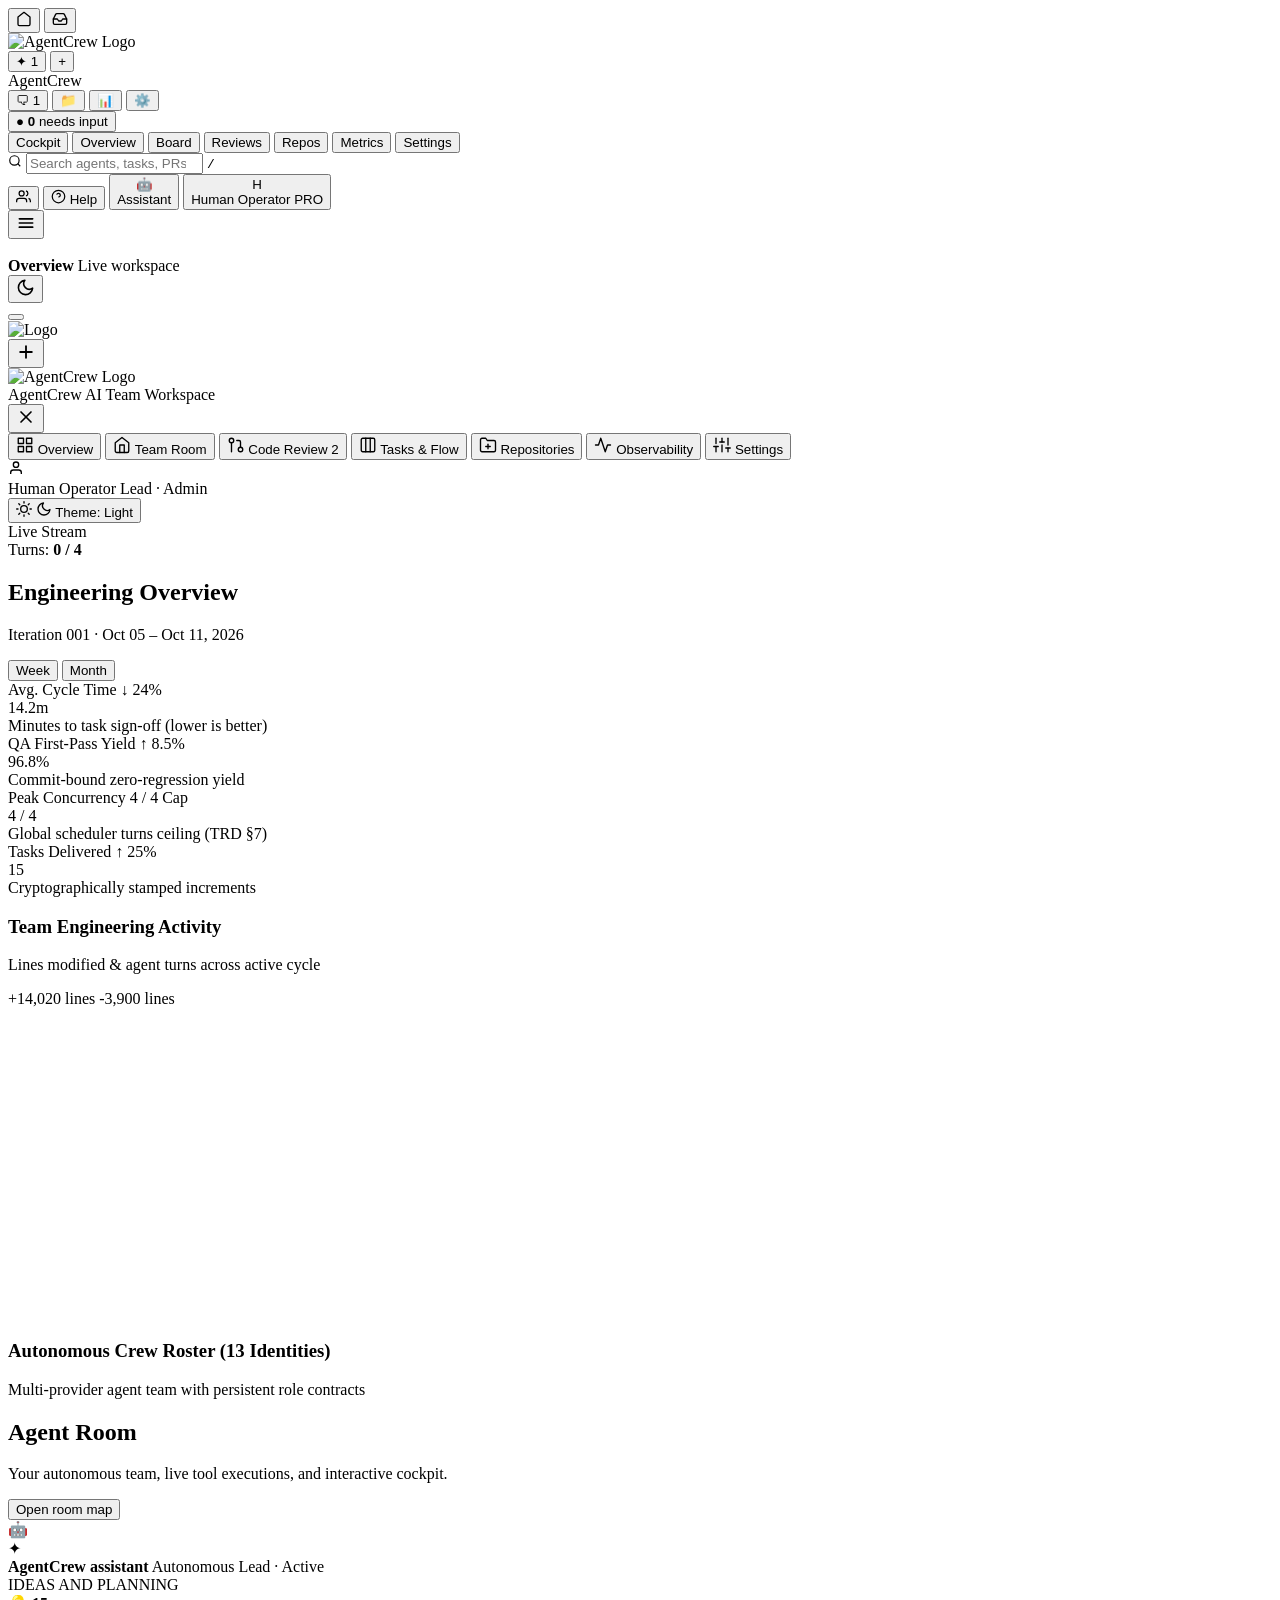
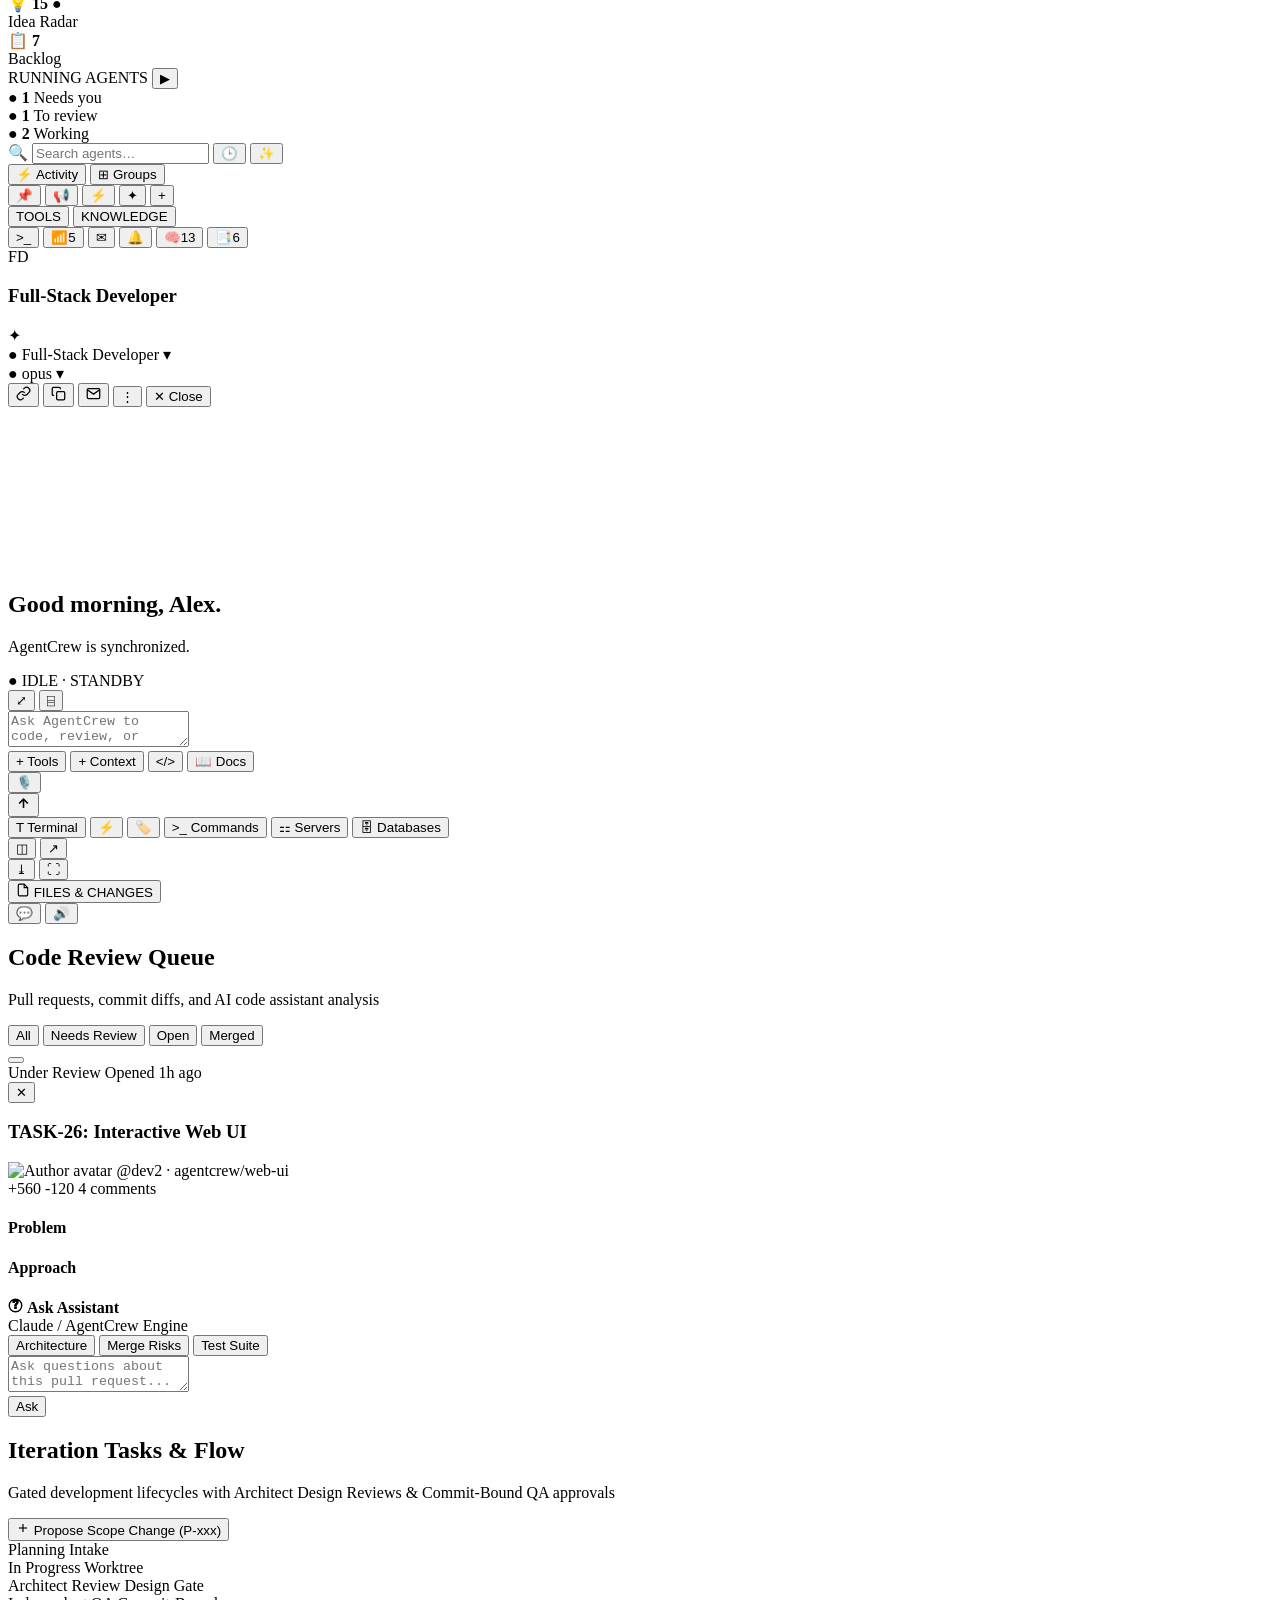
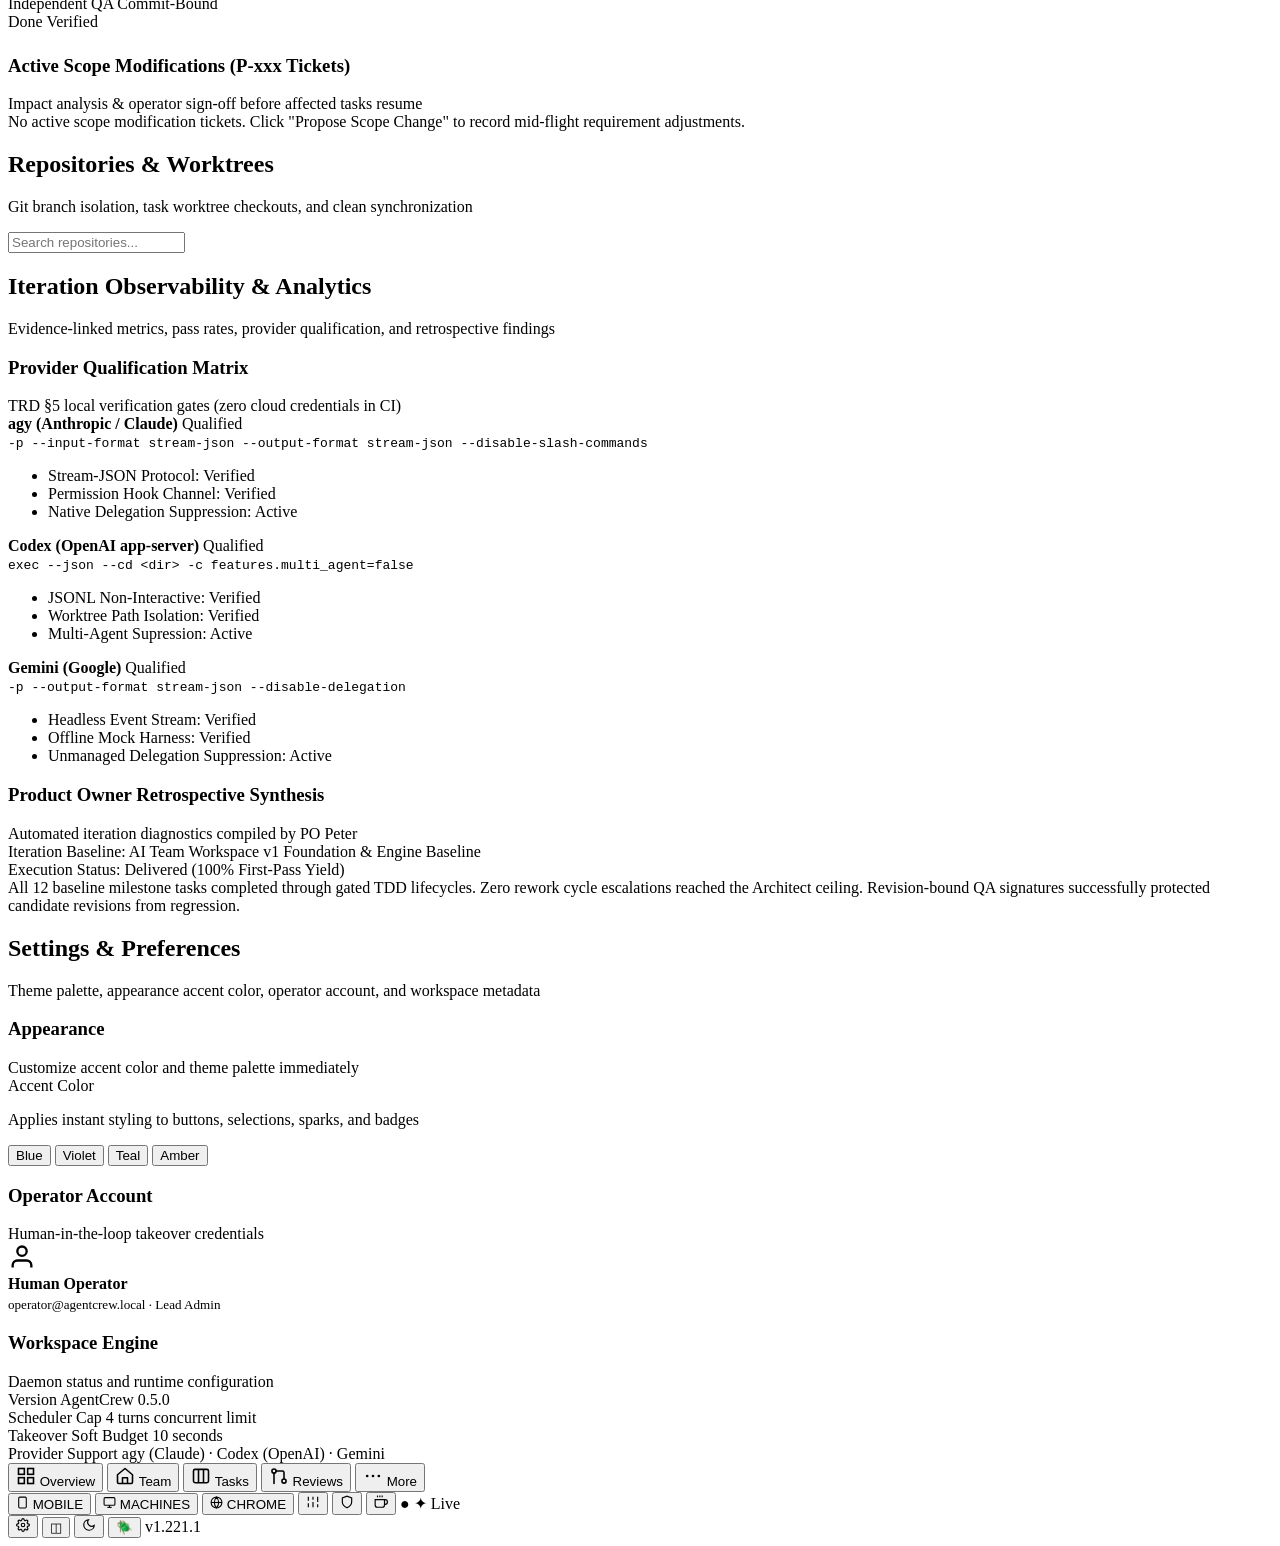
==== commit ec765596: "feat(ui): implement Phase 1-2 functional shell, streaming chat, global search, and composer tools" ====
--- a/src/server/public/index.html
+++ b/src/server/public/index.html
@@ -49,10 +49,10 @@
         </div>
       </div>
 
-      <div class="topbar-needs-input-badge" id="topbar-needs-input-badge" title="Filter to agents requiring operator input">
+      <button type="button" class="topbar-needs-input-badge" id="topbar-needs-input-badge" title="Filter to agents requiring operator input" aria-label="Filter to agents requiring operator input">
         <span class="status-dot-red">●</span>
-        <span class="needs-input-text"><strong id="needs-input-count">1</strong> needs input</span>
-      </div>
+        <span class="needs-input-text"><strong id="needs-input-count">0</strong> needs input</span>
+      </button>
     </div>
 
     <!-- Universal View Switcher Tabs (Option A + LIX style) -->
@@ -69,8 +69,9 @@
     <div class="topbar-right">
       <div class="topbar-search-box">
         <svg width="14" height="14" viewBox="0 0 24 24" fill="none" stroke="currentColor" stroke-width="2"><circle cx="11" cy="11" r="8"></circle><line x1="21" y1="21" x2="16.65" y2="16.65"></line></svg>
-        <input type="search" placeholder="Search agents, tasks, PRs…" id="topbar-search-input" autocomplete="off">
+        <input type="search" placeholder="Search agents, tasks, PRs…" id="topbar-search-input" autocomplete="off" aria-label="Global search" aria-autocomplete="list" aria-controls="topbar-search-results">
         <kbd>/</kbd>
+        <div id="topbar-search-results" class="search-palette-dropdown" hidden role="listbox" aria-label="Search results"></div>
       </div>
       <button class="topbar-icon-btn" id="topbar-team-btn" title="Toggle Team Sidebar" type="button"><svg width="15" height="15" viewBox="0 0 24 24" fill="none" stroke="currentColor" stroke-width="2"><path d="M17 21v-2a4 4 0 0 0-4-4H5a4 4 0 0 0-4 4v2"></path><circle cx="9" cy="7" r="4"></circle><path d="M23 21v-2a4 4 0 0 0-3-3.87"></path><path d="M16 3.13a4 4 0 0 1 0 7.75"></path></svg></button>
       <button class="topbar-icon-btn topbar-help-btn" id="topbar-help-btn" title="Help & Docs" type="button"><svg width="15" height="15" viewBox="0 0 24 24" fill="none" stroke="currentColor" stroke-width="2"><circle cx="12" cy="12" r="10"></circle><path d="M9.09 9a3 3 0 0 1 5.83 1c0 2-3 3-3 3"></path><line x1="12" y1="17" x2="12.01" y2="17"></line></svg> <span>Help</span></button>
@@ -78,11 +79,11 @@
         <div class="assistant-avatar-sm">🤖</div>
         <span>Assistant</span>
       </button>
-      <div class="topbar-user-profile">
+      <button type="button" class="topbar-user-profile" id="topbar-user-profile" aria-label="Operator Profile and Preferences">
         <div class="topbar-user-avatar">H</div>
-        <span class="topbar-user-name">Human Operator</span>
+        <span class="topbar-user-name" id="topbar-user-name">Human Operator</span>
         <span class="pro-badge">PRO</span>
-      </div>
+      </button>
     </div>
   </header>
 
@@ -595,23 +596,27 @@
                 <!-- Floating Rich Prompt Box (LIX Console Style) -->
                 <div class="agentsroom-composer" id="agentsroom-composer">
                   <div class="composer-header-tools">
-                    <button class="composer-mini-tool" title="Expand Composer" type="button">⤢</button>
-                    <button class="composer-mini-tool" title="Code Editor" type="button">⌸</button>
-                  </div>
+                    <button class="composer-mini-tool" id="btn-expand-composer" data-composer-action="expand" title="Expand Composer (Toggle larger editor)" type="button">⤢</button>
+                    <button class="composer-mini-tool" id="btn-code-editor" data-composer-action="code-editor" title="Code Editor (Toggle code mode)" type="button">⌸</button>
+                  </div>
+                  <div class="composer-attachments" id="composer-attachments" hidden></div>
                   <textarea id="team-chat-input" class="composer-textarea" placeholder="Ask AgentCrew to code, review, or orchestrate... (Enter to send, Shift+Enter for new line)" rows="2" aria-label="Agent prompt input"></textarea>
                   <div class="composer-toolbar">
                     <div class="composer-tools-left">
-                      <button type="button" class="tool-chip" title="Tools">+ Tools</button>
-                      <button type="button" class="tool-chip" title="Context Selection">+ Context</button>
-                      <button type="button" class="tool-chip" title="Insert Code">&lt;/&gt;</button>
-                      <button type="button" class="tool-chip" title="Docs & Knowledge">📖</button>
+                      <button type="button" class="tool-chip" id="btn-chip-tools" data-composer-action="tools" title="Tools">+ Tools</button>
+                      <button type="button" class="tool-chip" id="btn-chip-context" data-composer-action="context" title="Context Selection">+ Context</button>
+                      <button type="button" class="tool-chip" id="btn-chip-insert-code" data-composer-action="insert-code" title="Insert Code">&lt;/&gt;</button>
+                      <button type="button" class="tool-chip" id="btn-chip-docs" data-composer-action="docs" title="Docs & Knowledge">📖 Docs</button>
                     </div>
                     <div class="composer-tools-right">
                       <div class="voice-controls-pill">
-                        <button type="button" class="voice-btn mic-btn" title="Voice Input"><span class="icon">🎙️</span></button>
+                        <button type="button" class="voice-btn mic-btn" id="btn-voice-mic" data-composer-action="voice" title="Voice Input"><span class="icon">🎙️</span></button>
                       </div>
                       <button type="button" class="composer-send-btn" id="btn-send-chat" title="Send (Enter)" aria-label="Send message">
                         <svg width="15" height="15" viewBox="0 0 24 24" fill="none" stroke="currentColor" stroke-width="2.6"><line x1="12" y1="19" x2="12" y2="5"></line><polyline points="5 12 12 5 19 12"></polyline></svg>
+                      </button>
+                      <button type="button" class="composer-cancel-btn" id="btn-cancel-chat" title="Cancel prompt" aria-label="Cancel prompt" hidden>
+                        <svg width="14" height="14" viewBox="0 0 24 24" fill="currentColor"><rect x="5" y="5" width="14" height="14" rx="2"></rect></svg>
                       </button>
                     </div>
                   </div>
@@ -1201,10 +1206,28 @@
     </div>
   </div>
 
+  <!-- Shared Accessible Dialog Modal Host -->
+  <div class="modal-overlay" id="shared-dialog-modal" hidden role="dialog" aria-modal="true" aria-labelledby="shared-dialog-title">
+    <div class="modal-card" id="shared-dialog-card">
+      <div class="modal-header">
+        <div>
+          <h2 id="shared-dialog-title" class="modal-title">Dialog</h2>
+          <p id="shared-dialog-subtitle" class="modal-subtitle" hidden></p>
+        </div>
+        <button class="modal-close-btn" id="btn-close-shared-dialog" type="button" aria-label="Close modal">✕</button>
+      </div>
+      <div class="modal-body" id="shared-dialog-body"></div>
+    </div>
+  </div>
+
+  <!-- Global Accessible Toast Notification Container -->
+  <div id="global-toast-container" class="global-toast-container" aria-live="polite" aria-atomic="true"></div>
+
   <script src="/analytics-dashboard-data.js"></script>
   <script src="/pixel-room.js"></script>
   <script src="/vendor/xterm.js"></script>
   <script src="/vendor/addon-fit.js"></script>
   <script src="/app.js"></script>
+  <script src="/cockpit-actions.js"></script>
 </body>
 </html>
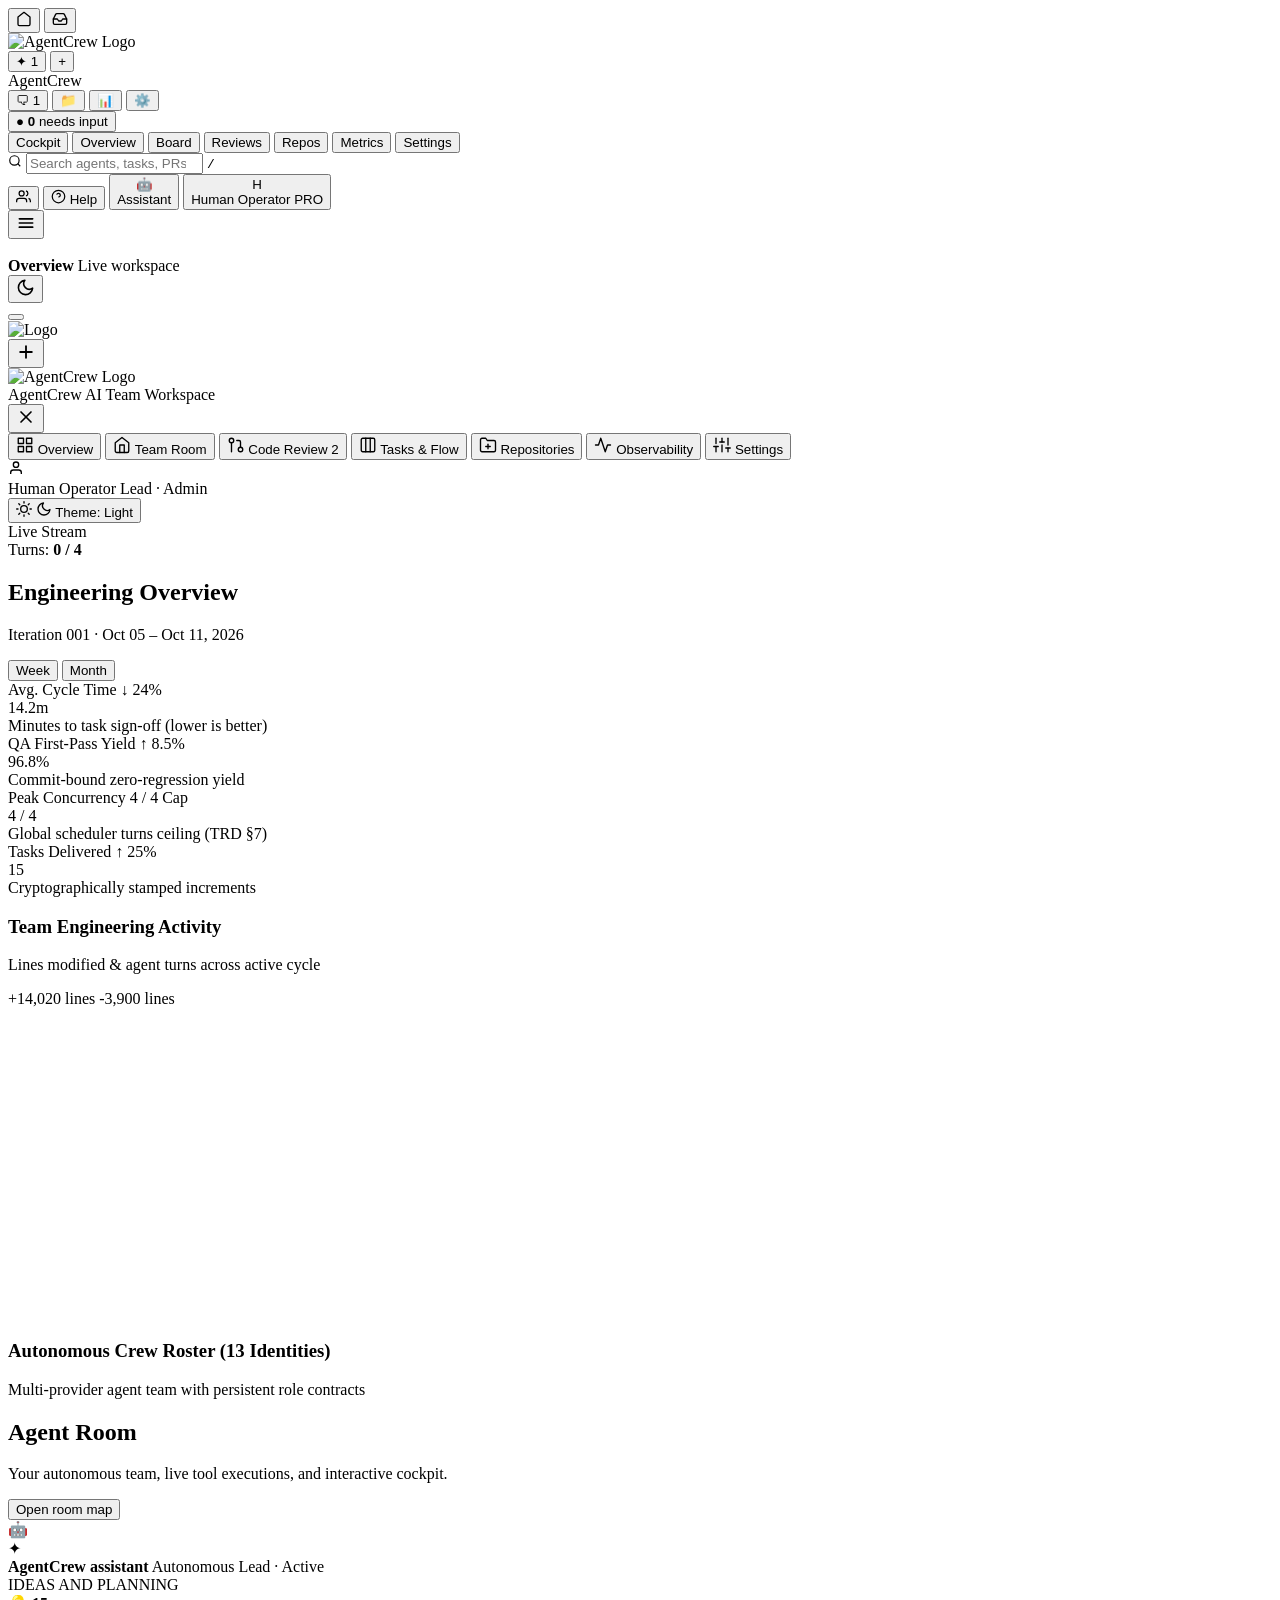
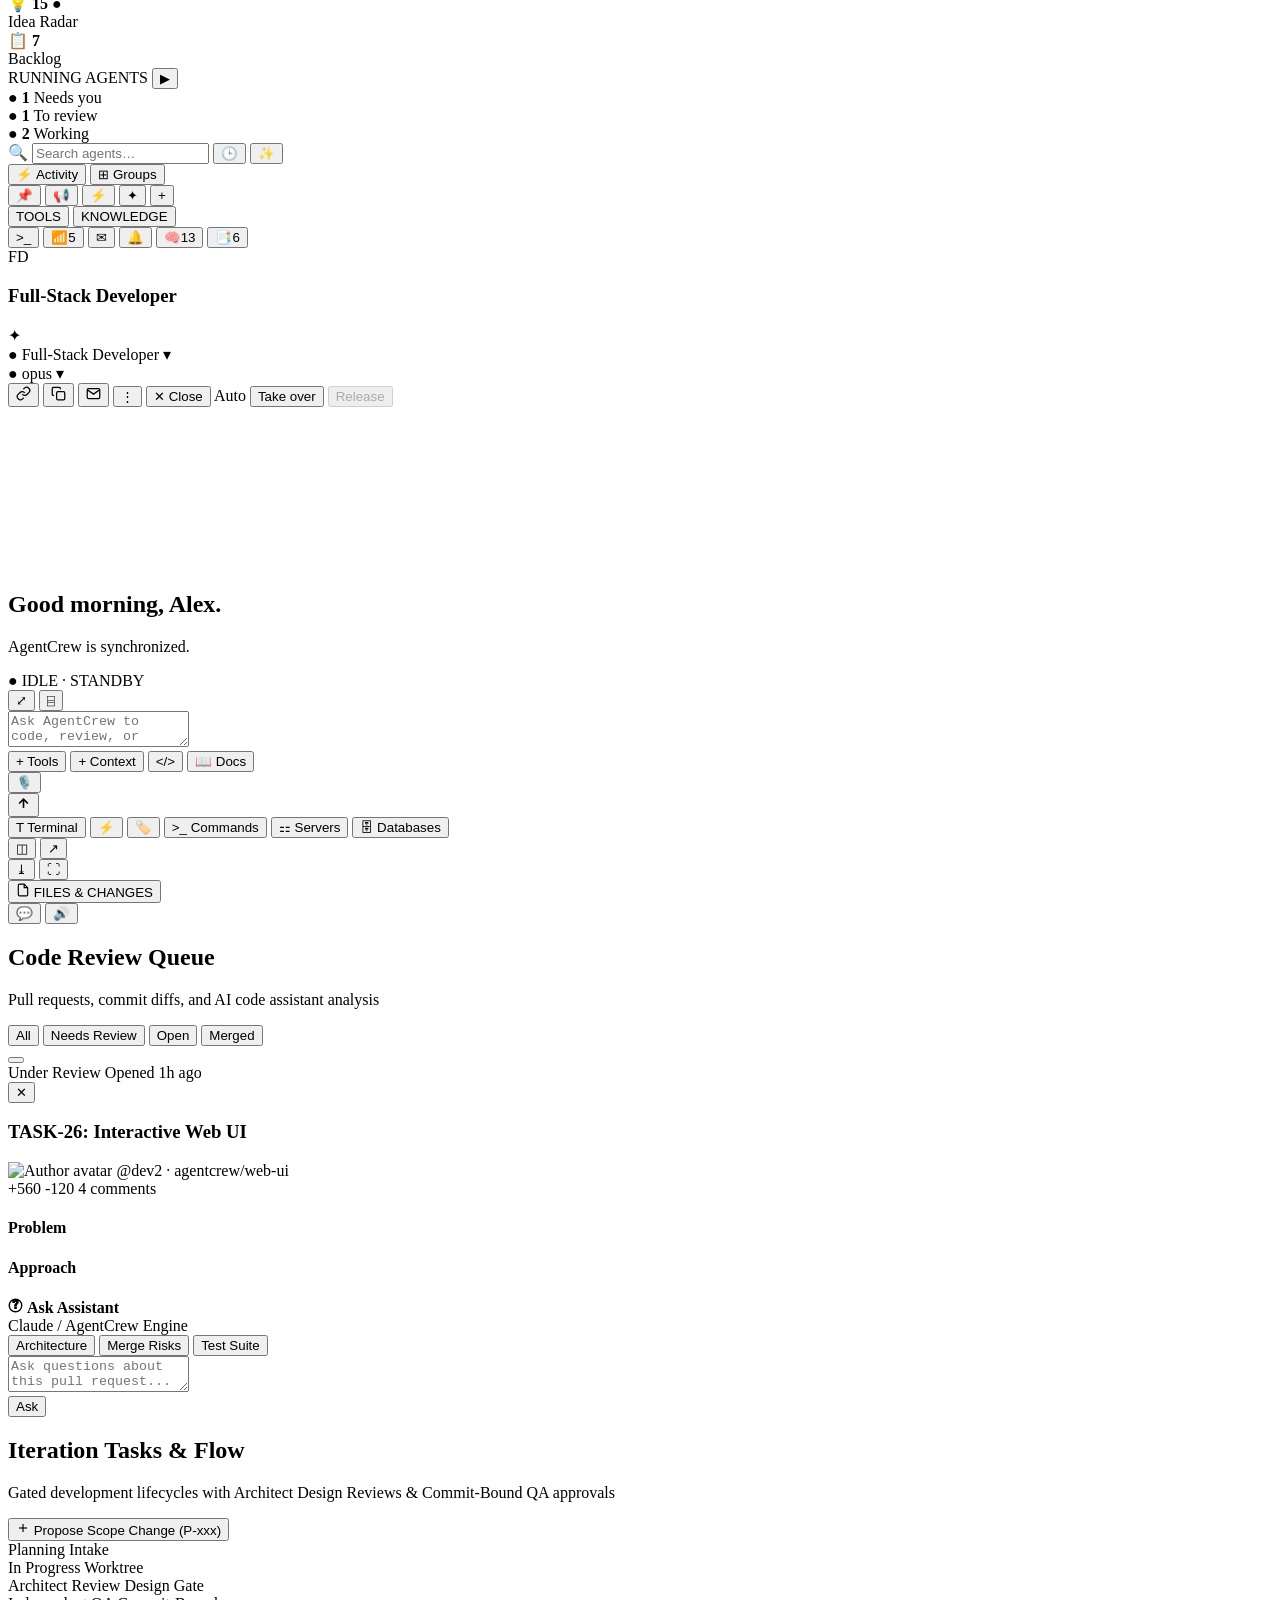
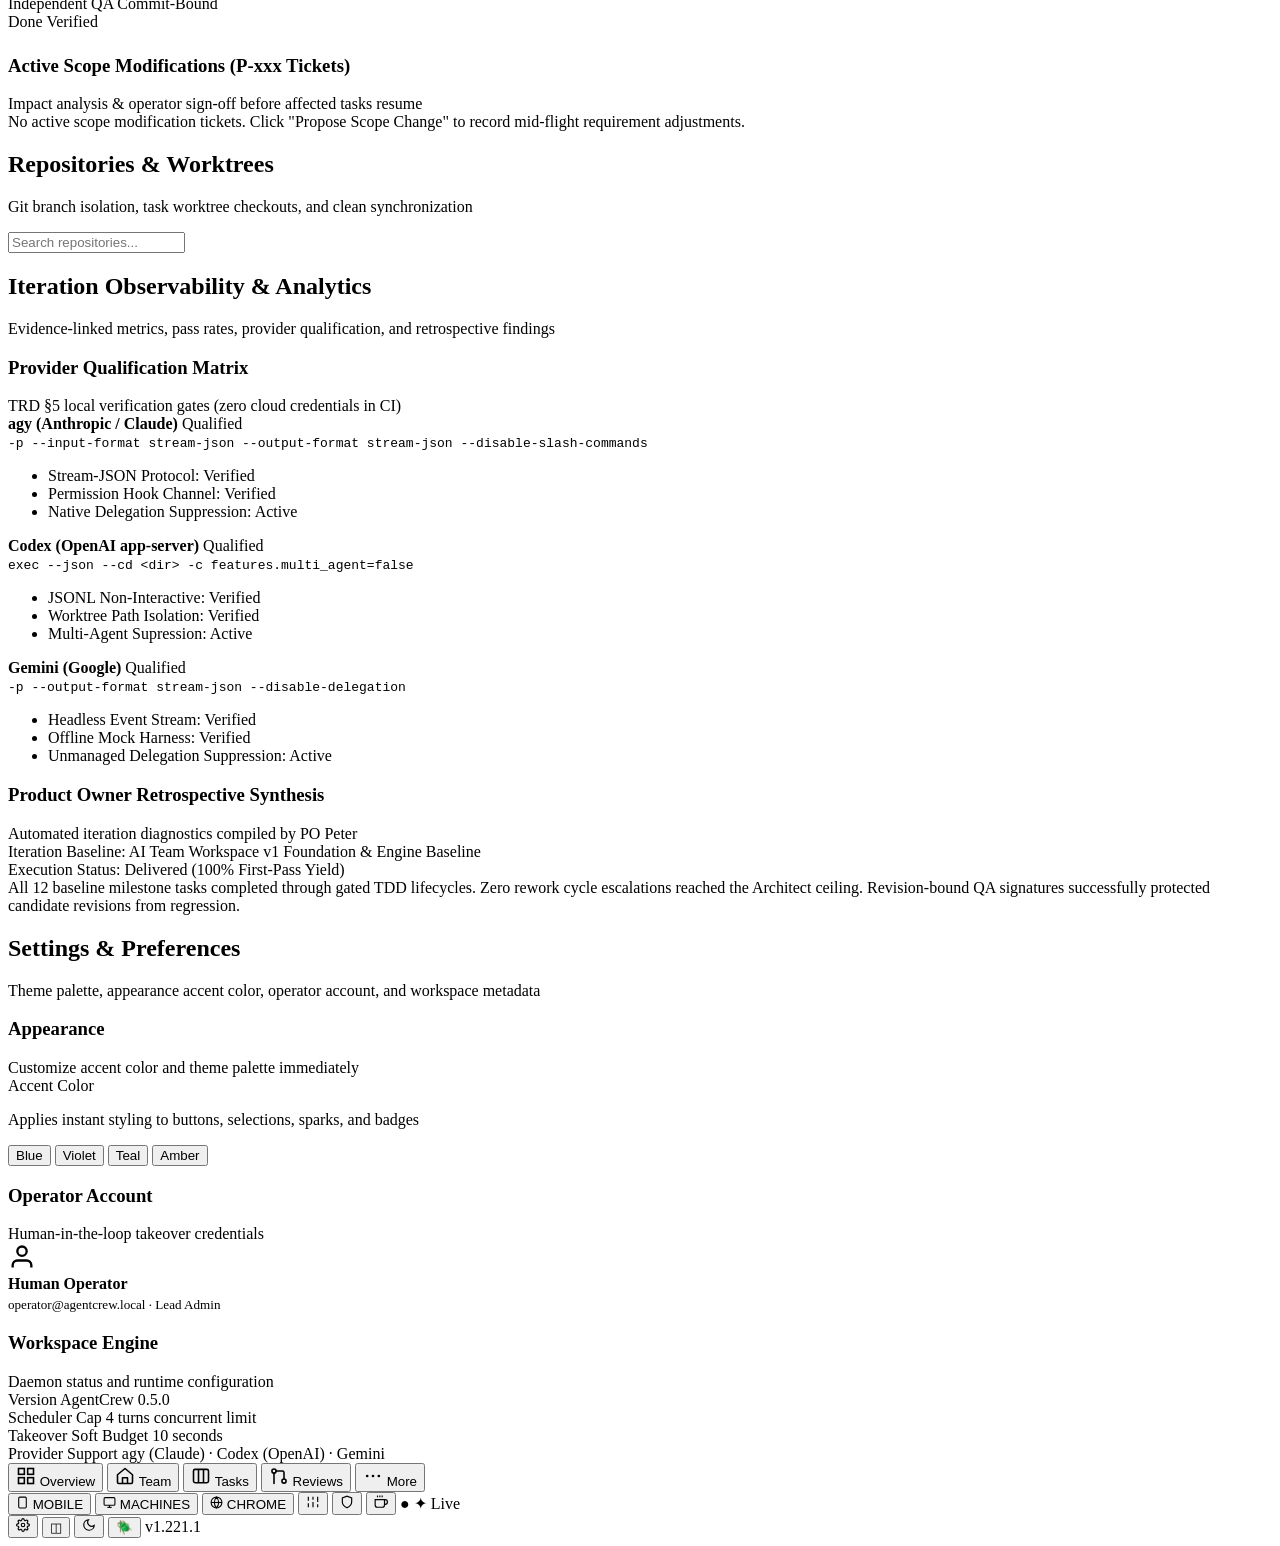
==== commit 92966ecd: "fix(workspace): complete deep audit hardening across backend, cockpit actions, and UI" ====
--- a/src/server/public/index.html
+++ b/src/server/public/index.html
@@ -545,10 +545,10 @@
                   <button class="header-action-btn" title="More Options" type="button">⋮</button>
                   <button class="btn-close-cockpit" id="btn-close-cockpit" type="button" title="Close workspace">✕ Close</button>
 
-                  <!-- Hidden elements to preserve test & takeover contracts -->
-                  <span id="takeover-state-badge" class="badge" hidden>Auto</span>
-                  <button id="btn-takeover" class="btn btn-sm btn-primary" type="button" hidden>Take over</button>
-                  <button id="btn-release" class="btn btn-sm btn-secondary" type="button" disabled hidden>Release</button>
+                  <!-- Takeover & human-in-the-loop controls -->
+                  <span id="takeover-state-badge" class="badge">Auto</span>
+                  <button id="btn-takeover" class="btn btn-sm btn-primary" type="button">Take over</button>
+                  <button id="btn-release" class="btn btn-sm btn-secondary" type="button" disabled>Release</button>
                 </div>
               </header>
 
@@ -1060,7 +1060,7 @@
                   <svg width="28" height="28" viewBox="0 0 24 24" fill="none" stroke="currentColor" stroke-width="2"><path d="M20 21v-2a4 4 0 0 0-4-4H8a4 4 0 0 0-4 4v2"></path><circle cx="12" cy="7" r="4"></circle></svg>
                 </div>
                 <div>
-                  <h4 style="margin:0 0 0.25rem 0;">Human Operator</h4>
+                  <h4 style="margin:0 0 0.25rem 0;" id="settings-operator-name">Human Operator</h4>
                   <p style="margin:0; font-size:0.82rem; color:var(--text-muted);">operator@agentcrew.local · Lead Admin</p>
                 </div>
               </div>
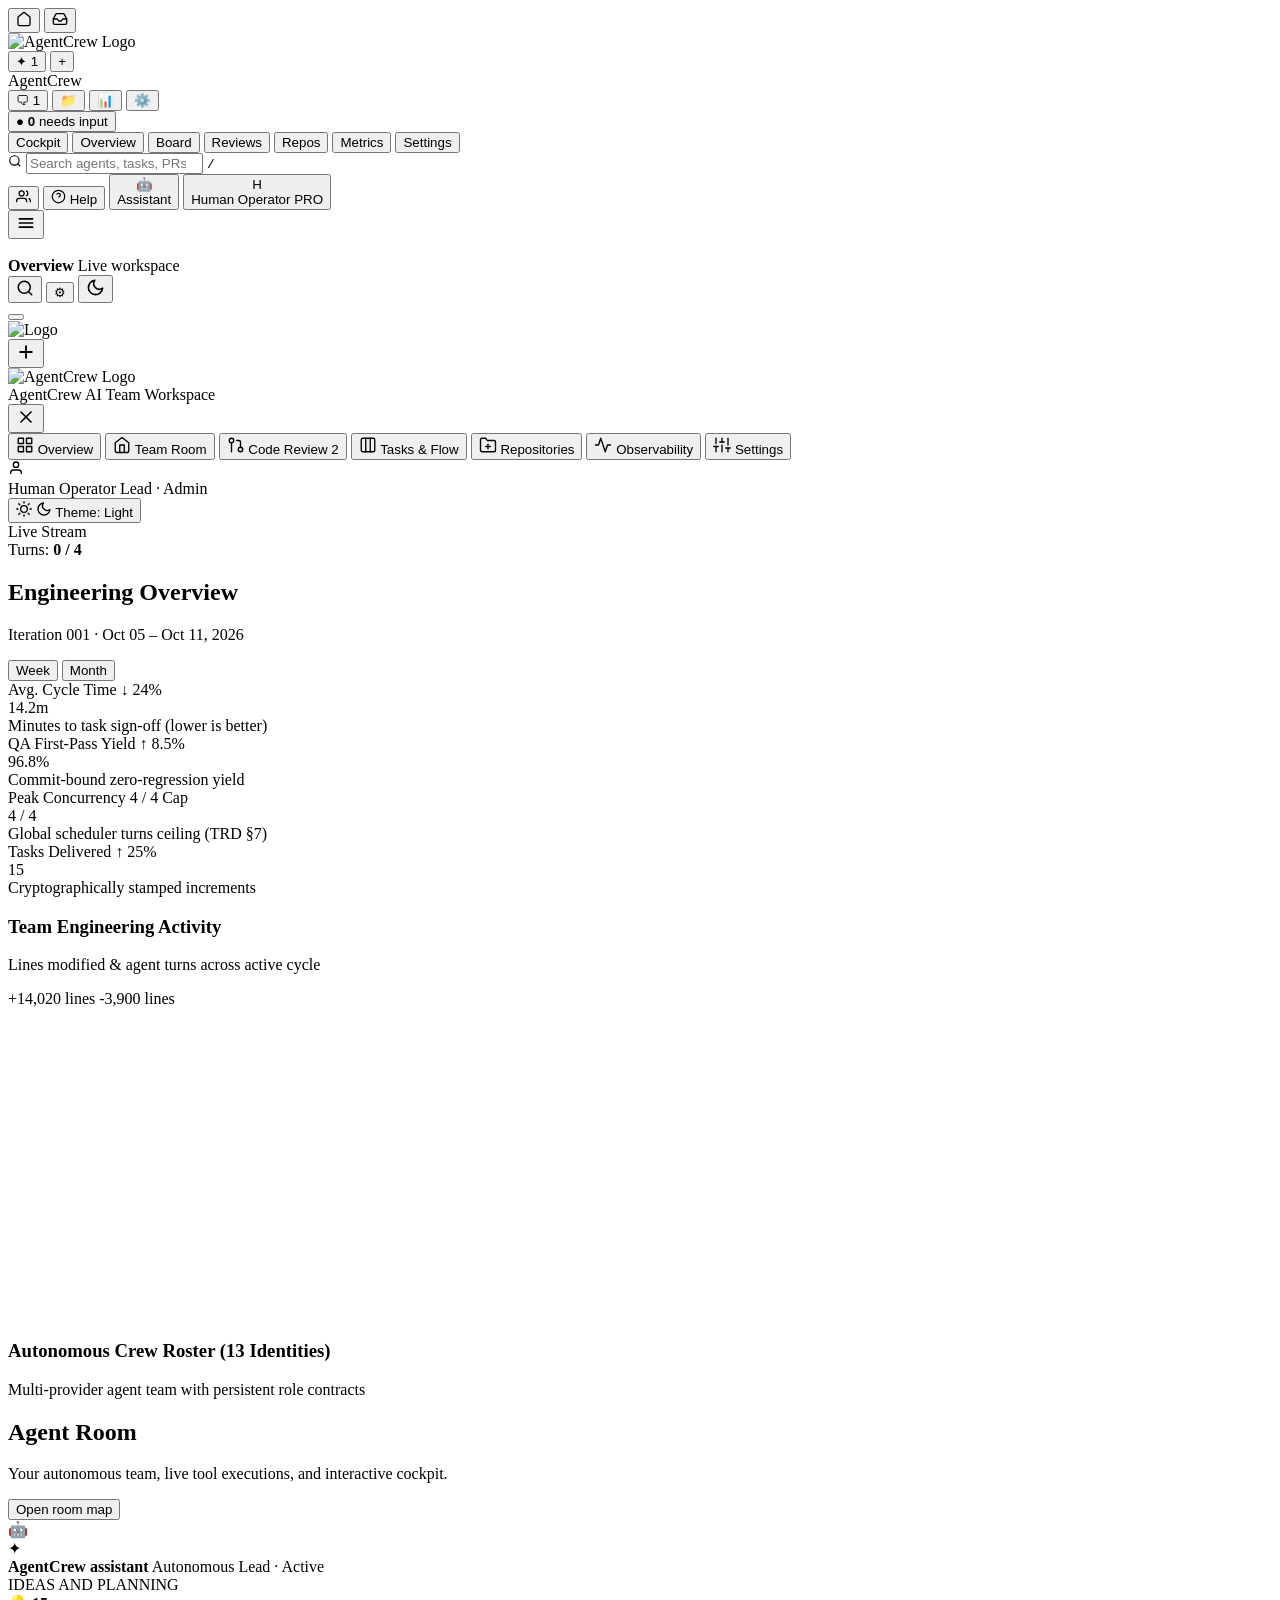
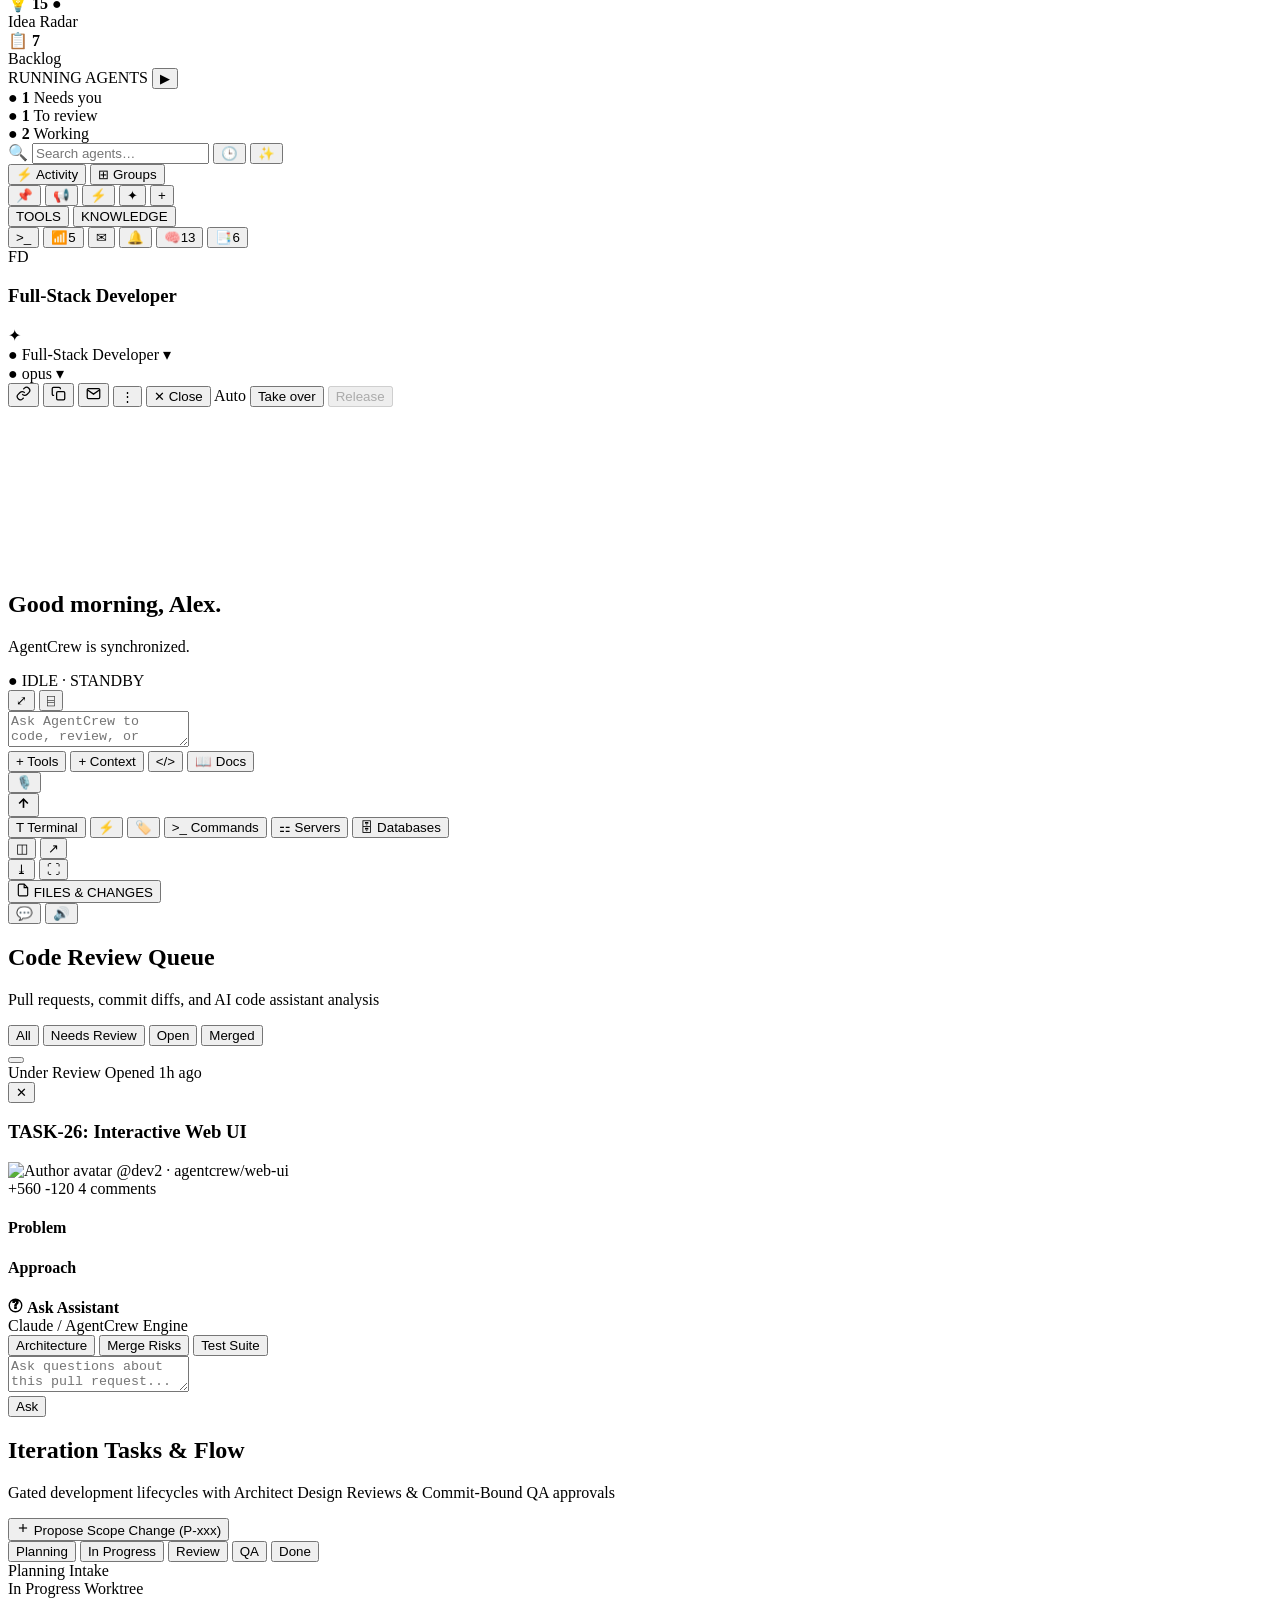
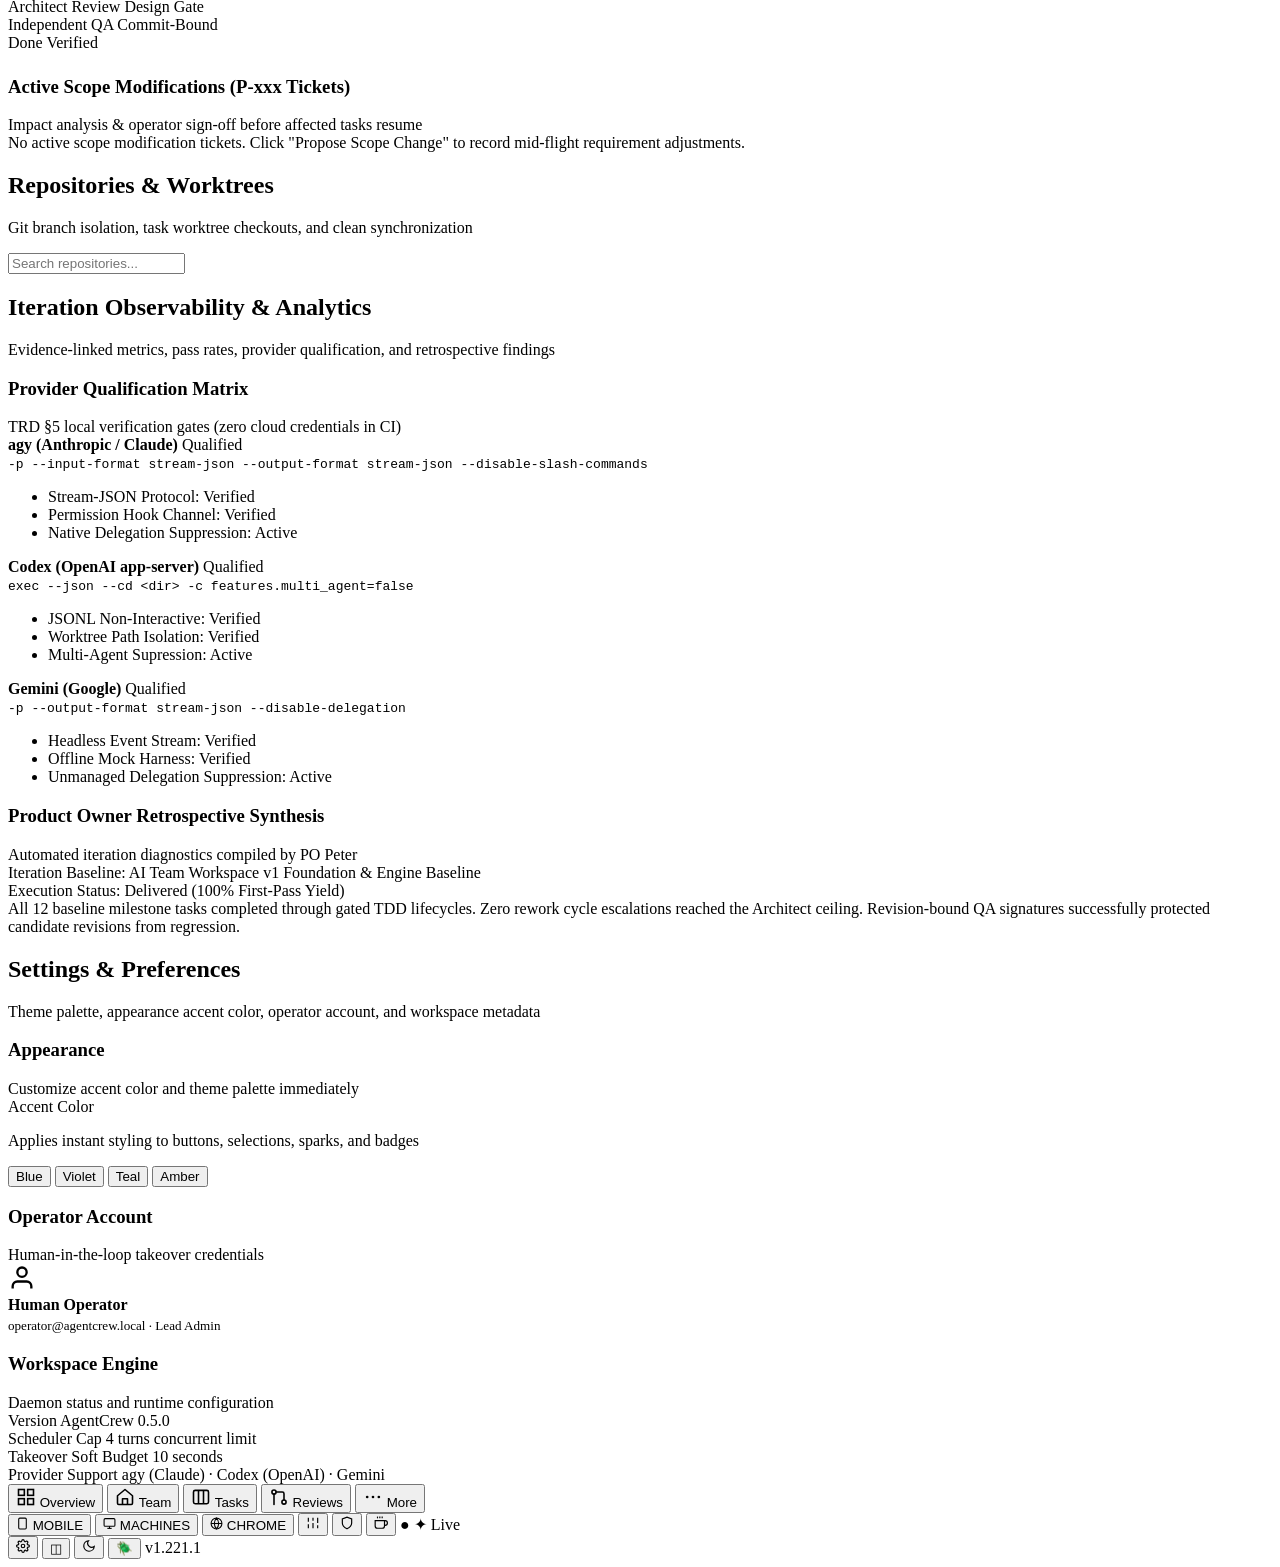
==== commit 756e47ed: "feat(ui): implement state-of-the-art mobile ergonomics, touch navigation, and virtual keyboard handl" ====
--- a/src/server/public/index.html
+++ b/src/server/public/index.html
@@ -3,6 +3,13 @@
 <head>
   <meta charset="UTF-8">
   <meta name="viewport" content="width=device-width, initial-scale=1.0, viewport-fit=cover">
+  <meta name="theme-color" content="#07090e" media="(prefers-color-scheme: dark)">
+  <meta name="theme-color" content="#f8fafc" media="(prefers-color-scheme: light)">
+  <meta name="mobile-web-app-capable" content="yes">
+  <meta name="apple-mobile-web-app-capable" content="yes">
+  <meta name="apple-mobile-web-app-status-bar-style" content="black-translucent">
+  <meta name="apple-mobile-web-app-title" content="AgentCrew">
+  <meta name="format-detection" content="telephone=no">
   <title>AgentCrew — AI Team Workspace</title>
   <link rel="icon" type="image/jpeg" href="/logo.jpeg">
   <link rel="stylesheet" href="/style.css">
@@ -99,9 +106,15 @@
           <span><i class="mobile-live-dot" aria-hidden="true"></i>Live workspace</span>
         </div>
       </div>
-      <button class="mobile-icon-btn" id="mobile-theme-btn" type="button" aria-label="Toggle color theme">
-        <svg width="19" height="19" viewBox="0 0 24 24" fill="none" stroke="currentColor" stroke-width="2" stroke-linecap="round" stroke-linejoin="round"><path d="M21 12.79A9 9 0 1 1 11.21 3 7 7 0 0 0 21 12.79z"></path></svg>
-      </button>
+      <div class="mobile-app-bar-actions">
+        <button class="mobile-icon-btn" id="mobile-search-btn" type="button" aria-label="Open global search">
+          <svg width="18" height="18" viewBox="0 0 24 24" fill="none" stroke="currentColor" stroke-width="2" stroke-linecap="round" stroke-linejoin="round"><circle cx="11" cy="11" r="8"></circle><line x1="21" y1="21" x2="16.65" y2="16.65"></line></svg>
+        </button>
+        <button type="button" class="mobile-icon-btn" id="mobile-tools-btn" aria-label="Workspace Tools &amp; Projects" title="Workspace Tools &amp; Projects">⚙</button>
+        <button class="mobile-icon-btn" id="mobile-theme-btn" type="button" aria-label="Toggle color theme">
+          <svg width="19" height="19" viewBox="0 0 24 24" fill="none" stroke="currentColor" stroke-width="2" stroke-linecap="round" stroke-linejoin="round"><path d="M21 12.79A9 9 0 1 1 11.21 3 7 7 0 0 0 21 12.79z"></path></svg>
+        </button>
+      </div>
     </header>
 
     <button class="sidebar-backdrop" id="sidebar-backdrop" type="button" aria-label="Close navigation" tabindex="-1"></button>
@@ -653,10 +666,12 @@
                   <button type="button" data-terminal-key="escape">Esc</button>
                   <button type="button" data-terminal-key="tab">Tab</button>
                   <button type="button" data-terminal-key="control" aria-pressed="false">Ctrl</button>
+                  <button type="button" data-terminal-key="c" aria-label="Control C">^C</button>
                   <button type="button" data-terminal-key="left" aria-label="Left arrow">←</button>
                   <button type="button" data-terminal-key="down" aria-label="Down arrow">↓</button>
                   <button type="button" data-terminal-key="up" aria-label="Up arrow">↑</button>
                   <button type="button" data-terminal-key="right" aria-label="Right arrow">→</button>
+                  <button type="button" data-terminal-key="enter" aria-label="Enter">⏎</button>
                 </div>
                 <div class="takeover-mode" role="group" aria-label="Input mode">
                   <span>Control</span>
@@ -844,6 +859,15 @@
               Propose Scope Change (P-xxx)
             </button>
           </div>
+        </div>
+
+        <!-- Mobile Stage Navigator Pills (Quick-jump across stages on mobile) -->
+        <div class="kanban-mobile-stage-bar" id="kanban-mobile-stage-bar" role="tablist" aria-label="Kanban stage navigation">
+          <button type="button" class="kanban-stage-pill active" data-stage="planning" role="tab" aria-selected="true">Planning</button>
+          <button type="button" class="kanban-stage-pill" data-stage="in_progress" role="tab" aria-selected="false">In Progress</button>
+          <button type="button" class="kanban-stage-pill" data-stage="review" role="tab" aria-selected="false">Review</button>
+          <button type="button" class="kanban-stage-pill" data-stage="qa" role="tab" aria-selected="false">QA</button>
+          <button type="button" class="kanban-stage-pill" data-stage="done" role="tab" aria-selected="false">Done</button>
         </div>
 
         <!-- Full-Height Kanban Board -->
